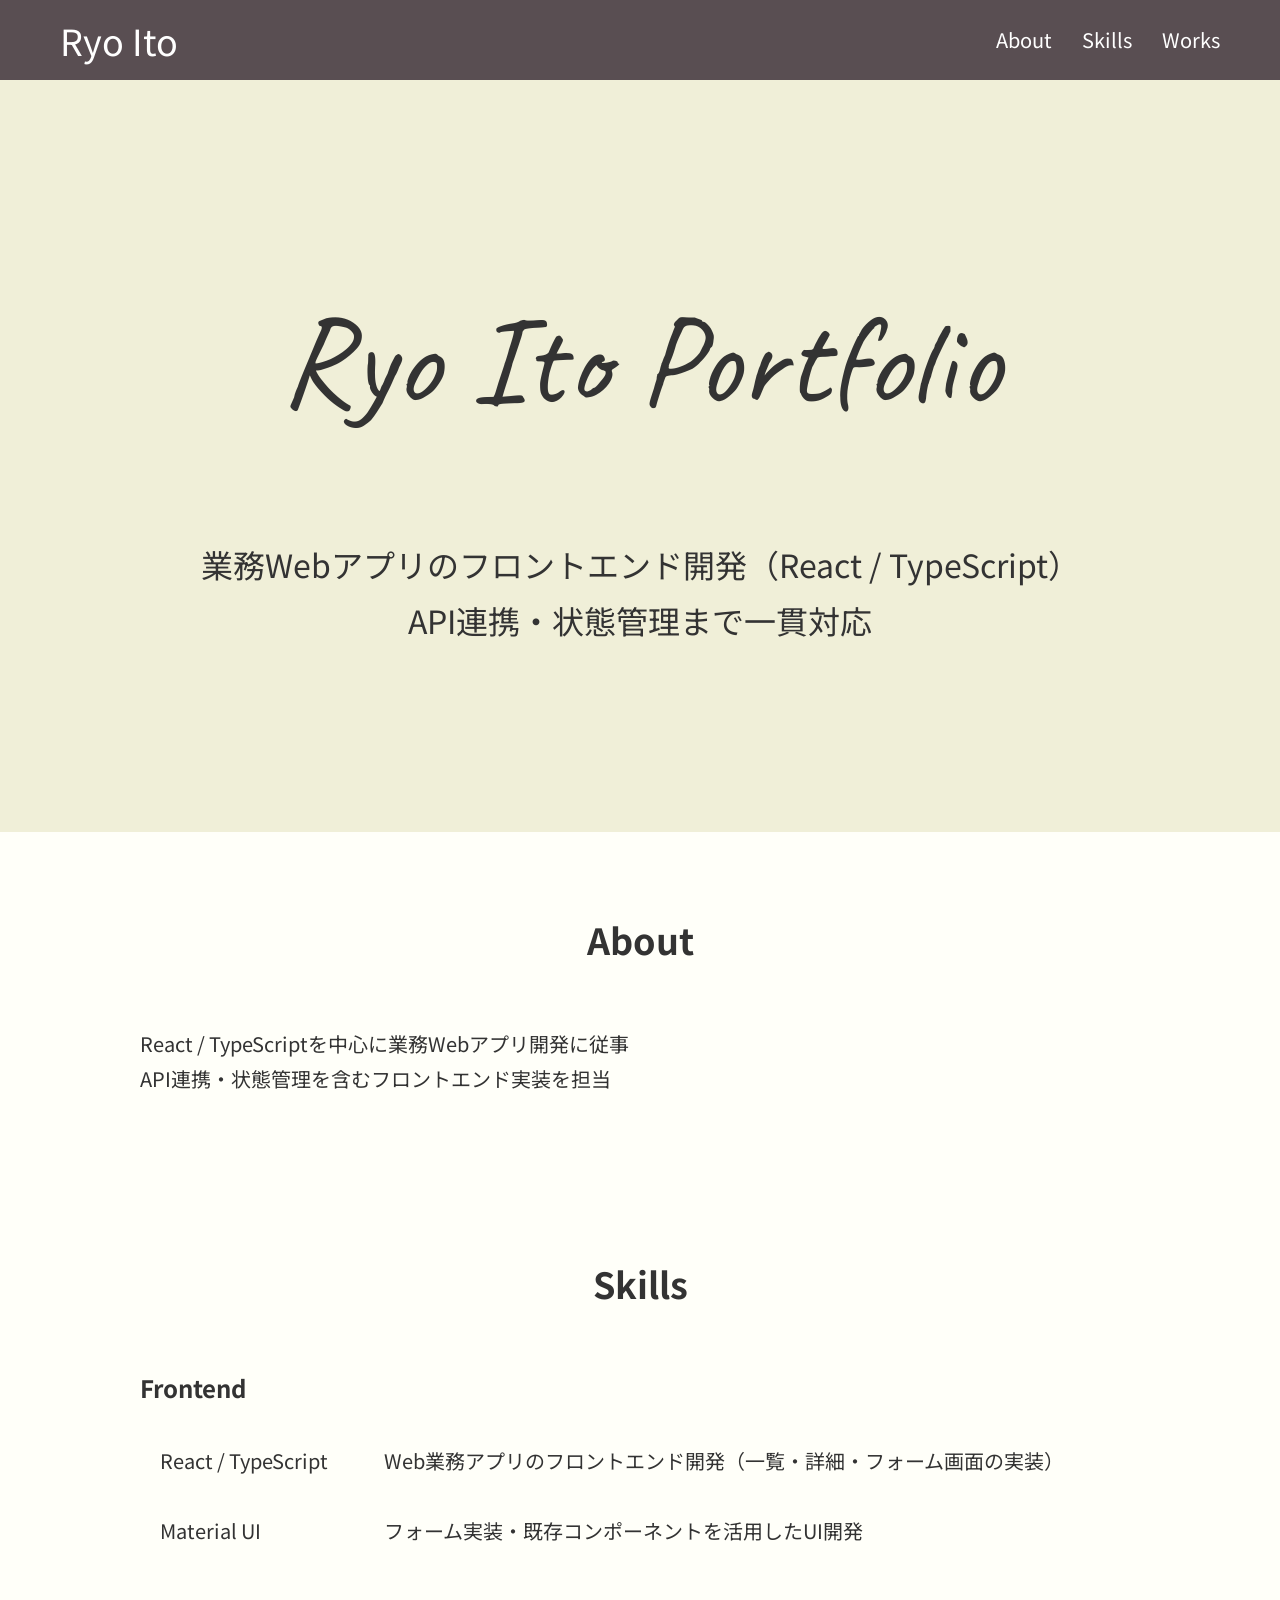
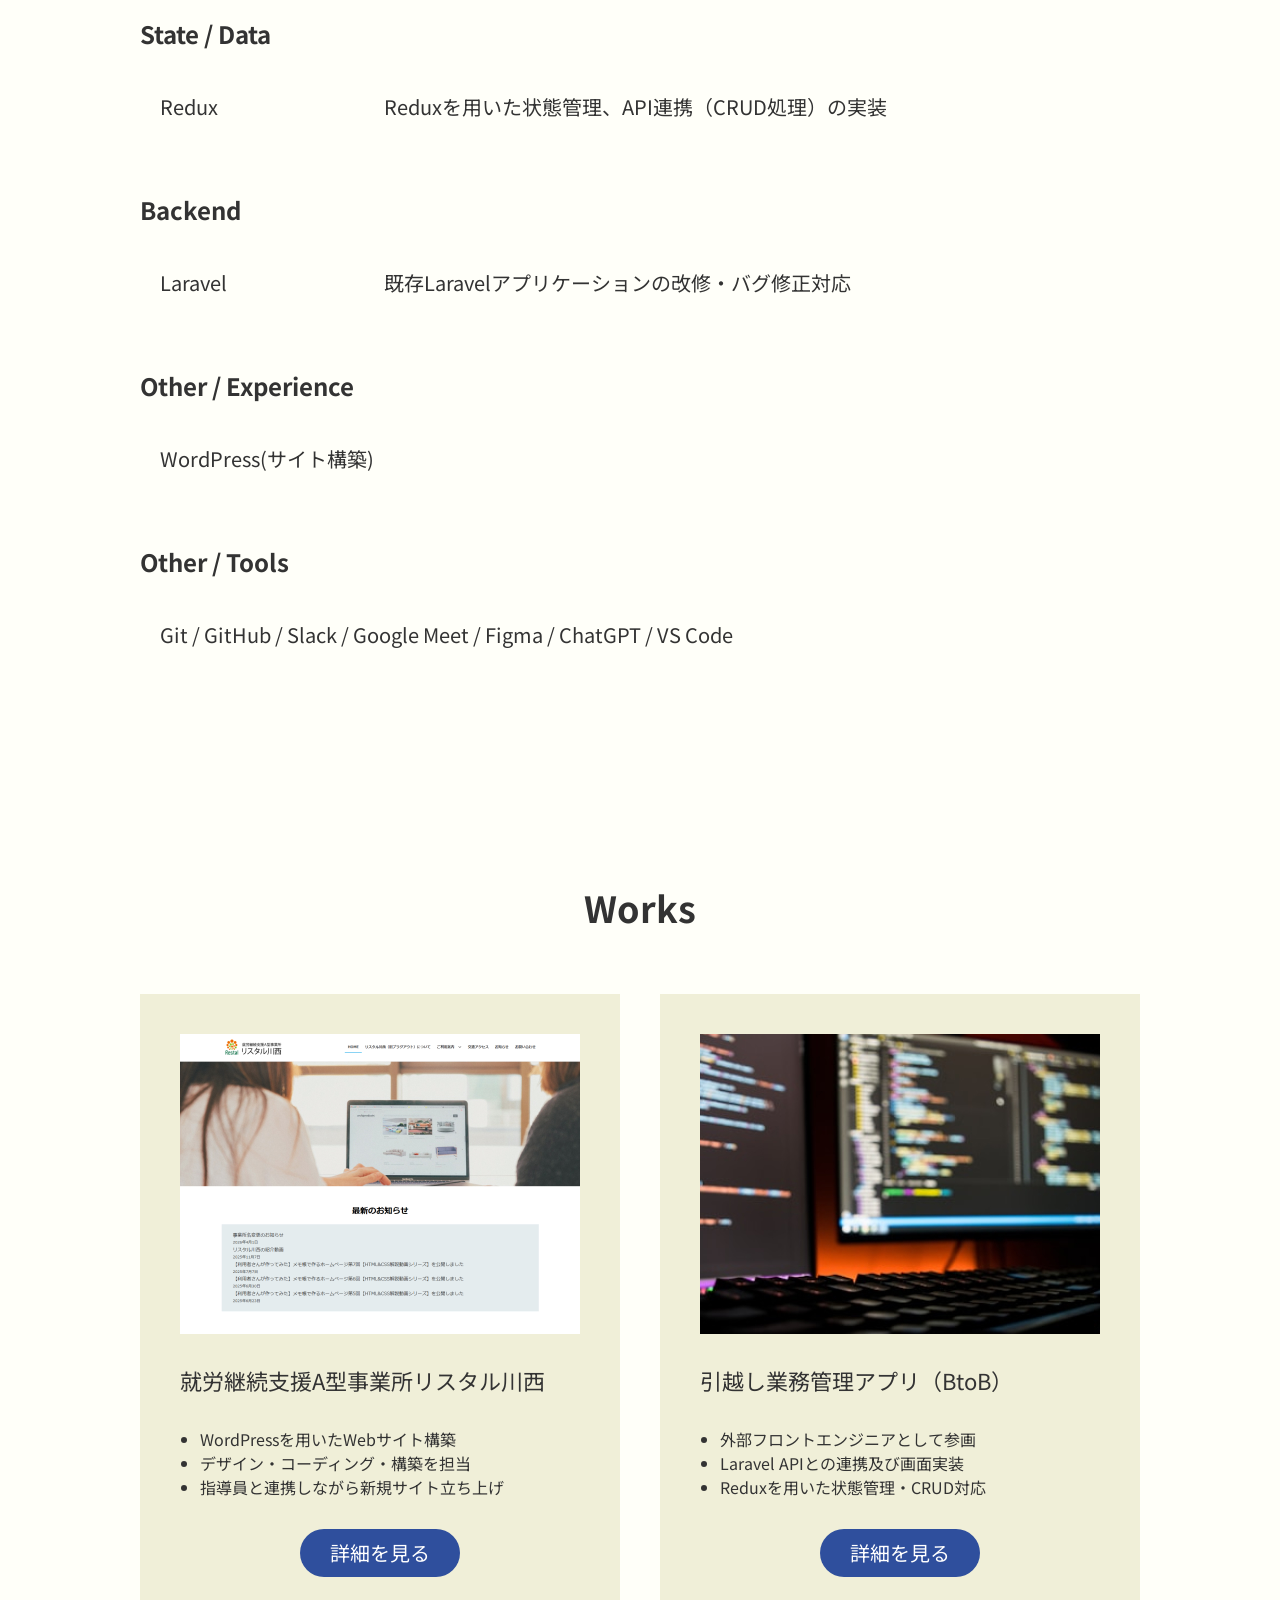
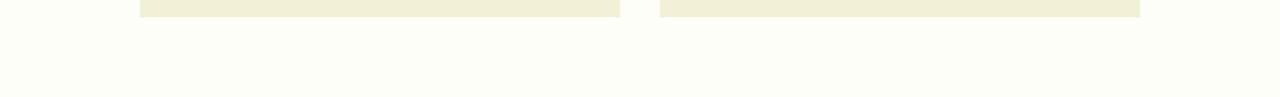
==== index.html @ 3f06677f "feature: add works section" ====
<!DOCTYPE html>
<html lang="ja">
<head>
  <meta charset="UTF-8">
  <meta name="viewport" content="width=device-width, initial-scale=1.0">
  <title>Ryo Ito Portfolio</title>
  <meta name="description" content="フロントエンドエンジニアRyo Ito のポートフォリオサイトです。">
  <!-- Google Fonts -->
  <link rel="preconnect" href="https://fonts.googleapis.com">
  <link rel="preconnect" href="https://fonts.gstatic.com" crossorigin>
  <link href="https://fonts.googleapis.com/css2?family=Caveat:wght@400..700&family=Noto+Sans+JP:wght@100..900&display=swap" rel="stylesheet">
  <!-- CSS -->
  <link rel="stylesheet" href="css/style.css">
</head>
<body>
  <header class="header">
    <h1 class="header__title"><a href="./">Ryo Ito</a></h1>
    <button class="header__hamburger">
      <span></span>
      <span></span>
      <span></span>
    </button>
    <nav class="header__nav">
      <ul class="header__nav-list">
        <li class="header__nav-item"><a href="#about" class="header__nav-link">About</a></li>
        <li class="header__nav-item"><a href="#skills" class="header__nav-link">Skills</a></li>
        <li class="header__nav-item"><a href="#works" class="header__nav-link">Works</a></li>
      </ul>
    </nav>
  </header>
  <main>
    <section class="hero">
      <h2 class="hero__title">Ryo Ito Portfolio</h2>
      <div class="hero__body">
        <p class="hero__text">業務Webアプリのフロントエンド開発<br class="sp-only">（React / TypeScript）</p>
        <p class="hero__text">API連携・状態管理まで一貫対応</p>
      </div>
    </section>
    <section id="about" class="about">
      <div class="container">
        <h3 class="section__title">About</h3>
        <div class="about__body">
          <p class="about__text">React / TypeScriptを中心に業務Webアプリ開発に従事</p>
          <p class="about__text">API連携・状態管理を含むフロントエンド実装を担当</p>
        </div>
      </div>
    </section>
    <section id="skills" class="skills">
      <div class="container">
        <h3 class="section__title">Skills</h3>
        <!-- Frontend -->
        <div class="skills__category">
          <h4 class="skills__title">Frontend</h4>
          <div class="skills__item">
            <h5 class="skills__sub-title">React / TypeScript</h5>
            <p class="skills__text">Web業務アプリのフロントエンド開発（一覧・詳細・フォーム画面の実装）</p>
          </div>
          <div class="skills__item">
            <h5 class="skills__sub-title">Material UI</h5>
            <p class="skills__text">フォーム実装・既存コンポーネントを活用したUI開発</p>
          </div>
        </div>
        <!-- State / Data -->
        <div class="skills__category">
          <h4 class="skills__title">State / Data</h4>
          <div class="skills__item">
            <h5 class="skills__sub-title">Redux</h5>
            <p class="skills__text">Reduxを用いた状態管理、API連携（CRUD処理）の実装</p>
          </div>
        </div>
        <!-- Backend -->
        <div class="skills__category">
          <h4 class="skills__title">Backend</h4>
          <div class="skills__item">
            <h5 class="skills__sub-title">Laravel</h5>
            <p class="skills__text">既存Laravelアプリケーションの改修・バグ修正対応</p>
          </div>
        </div>
        <!-- Other / Experience -->
        <div class="skills__category">
          <h4 class="skills__title">Other / Experience</h4>
          <div class="skills__item skills__item--simple">
            <p class="skills__text">WordPress(サイト構築)</p>
          </div>
        </div>
        <!-- Other / Tools -->
        <div class="skills__category">
          <h4 class="skills__title">Other / Tools</h4>
          <div class="skills__item skills__item--simple">
            <p class="skills__text">Git / GitHub / Slack / Google Meet / Figma / ChatGPT / VS Code</p>
          </div>
        </div>
      </div>
    </section>
    <section id="works" class="works">
      <div class="container">
        <h3 class="section__title">Works</h3>
        <div class="works__list">
          <article class="work-card">
            <img src="images/restal-kawanishi.jpg" alt="" class="work-card__image">
            <h4 class="work-card__title">就労継続支援A型事業所リスタル川西</h4>
            <ul class="work-card__list">
              <li class="work-card__item">WordPressを用いたWebサイト構築</li>
              <li class="work-card__item">デザイン・コーディング・構築を担当</li>
              <li class="work-card__item">指導員と連携しながら新規サイト立ち上げ</li>
            </ul>
            <a href="works/restal-kawanishi.html" class="work-card__button">詳細を見る</a>
          </article>
          <article class="work-card">
            <img src="images/moving-management-system.jpg" alt="" class="work-card__image">
            <h4 class="work-card__title">引越し業務管理アプリ（BtoB）</h4>
            <ul class="work-card__list">
              <li class="work-card__item">外部フロントエンジニアとして参画</li>
              <li class="work-card__item">Laravel APIとの連携及び画面実装</li>
              <li class="work-card__item">Reduxを用いた状態管理・CRUD対応</li>
            </ul>
            <a href="works/moving-management-system.html" class="work-card__button">詳細を見る</a>
          </article>
        </div>
      </div>
    </section>
  </main>
  <footer class="footer">

  </footer>
  <script src="js/main.js"></script>
</body>
</html>
---- css/style.css ----
/*
  このリセットは以下を参考にしています：

  A Modern CSS Reset
  https://www.joshwcomeau.com/css/custom-css-reset/
*/
*, *::before, *::after {
  box-sizing: border-box;
}

*:not(dialog) {
  margin: 0;
}

body {
  line-height: 1.5;
  -webkit-font-smoothing: antialiased;
}

img, picture, video, canvas, svg {
  display: block;
  max-width: 100%;
}

input, button, textarea, select {
  font: inherit;
}

p, h1, h2, h3, h4, h5, h6 {
  overflow-wrap: break-word;
  font-weight: inherit;
}

/**
  CSS Variables
*/
:root {
  --color-primary: #594e52;
  --color-secondary: #2f4f9d;
  --color-background: #fffff9;
  --color-background-dark: #f0efd8;
  --color-text: #333333;
  --color-white: #ffffff;
}

/**
  Common
*/
body {
  background-color: var(--color-background);
  color: var(--color-text);
  font-family: "Noto Sans JP", sans-serif;
  font-weight: 400;
}

a {
  color: inherit;
  text-decoration: none;
  transition: opacity 0.3s ease;
}
a:hover {
  opacity: 0.7;
}

ul {
  padding-inline-start: 0;
}

li {
  list-style: none;
}

.sp-only {
  display: none;
}

.container {
  max-width: 1080px;
  padding: 80px 40px;
  margin: 0 auto;
}

/* Section */
.section__title {
  font-size: 36px;
  font-weight: 700;
  text-align: center;
  margin-bottom: 60px;
}

/**
  Header
*/
.header {
  display: flex;
  justify-content: space-between;
  align-items: center;
  padding-left: 60px;
  padding-right: 60px;
  height: 80px;
  background-color: var(--color-primary);
  color: var(--color-white);
}

.header__title {
  font-size: 36px;
}

.header__hamburger {
  display: none;
}

.header__nav-list {
  display: flex;
  gap: 30px;
  font-size: 20px;
}

/**
  Hero
*/
.hero {
  display: flex;
  flex-direction: column;
  justify-content: center;
  align-items: center;
  height: 752px;
  background-color: var(--color-background-dark);
}

.hero__title {
  font-size: clamp(48px, 10vw, 128px);
  font-family: "Caveat", cursive;
  margin-bottom: 80px;
}

.hero__body {
  text-align: center;
}

.hero__text {
  font-size: 32px;
  line-height: 1.75;
}

/**
  About
*/
.about__text {
  font-size: 20px;
  line-height: 1.75;
}

/**
  Skills
*/
.skills__category {
  margin-bottom: 50px;
}

.skills__title {
  font-size: 24px;
  font-weight: 700;
  margin-bottom: 20px;
}

.skills__item {
  display: grid;
  grid-template-columns: 220px 1fr;
  gap: 24px;
  padding: 20px 0;
}

.skills__item.skills__item--simple {
  display: block;
  padding-left: 20px;
}

.skills__sub-title {
  font-weight: 400;
  font-size: 20px;
  padding-left: 20px;
}

.skills__text {
  font-size: 20px;
}

/**
  Works
*/
.works__list {
  display: grid;
  grid-template-columns: repeat(2, 1fr);
  gap: 40px;
  justify-items: center;
}

/* work-card */
.work-card {
  width: 100%;
  max-width: 480px;
  background-color: var(--color-background-dark);
  padding: 40px;
}

.work-card__image {
  width: 100%;
  margin-bottom: 30px;
}

.work-card__title {
  font-size: 22px;
  margin-bottom: 30px;
}

.work-card__list {
  padding-inline-start: 20px;
  margin-bottom: 30px;
}

.work-card__item {
  list-style: disc;
}

.work-card__button {
  display: flex;
  justify-content: center;
  align-items: center;
  margin: 0 auto;
  font-size: 20px;
  background-color: var(--color-secondary);
  color: var(--color-white);
  width: 160px;
  height: 48px;
  border-radius: 24px;
}

/**
  Responsive
*/
@media screen and (max-width: 767px) {
  /**
    SP - Common
  */
  .sp-only {
    display: block;
  }

  .container {
    padding: 40px 30px;
  }

  /* Section */
  .section__title {
    font-size: 24px;
    margin-bottom: 30px;
  }

  /**
    SP - Header
  */
  .header {
    padding: 0 20px;
  }

  .header__title {
    font-size: 24px;
  }

  .header__hamburger {
    display: block;
    position: relative;
    z-index: 100;
    width: 32px;
    height: 24px;
    cursor: pointer;
    background-color: transparent;
    border: none;
    padding: 0;
  }

  .header__hamburger span {
    position: absolute;
    left: 0;
    width: 100%;
    height: 2px;
    background-color: var(--color-white);
    transition: transform 0.3s ease, opacity 0.3s ease, top 0.3s ease;
  }

  .header__hamburger span:nth-child(1) {
    top: 0;
  }

  .header__hamburger span:nth-child(2) {
    top: 11px;
  }

  .header__hamburger span:nth-child(3) {
    top: 22px;
  }

  .header__hamburger.active span:nth-child(1) {
    top: 11px;
    transform: rotate(45deg);
  }

  .header__hamburger.active span:nth-child(2) {
    opacity: 0;
  }

  .header__hamburger.active span:nth-child(3) {
    top: 11px;
    transform: rotate(-45deg);
  }

  .header__nav {
    position: fixed;
    inset: 0;

    width: 100%;
    height: 100vh;

    background-color: rgba(89, 78, 82, 0.9);

    display: flex;
    justify-content: center;
    align-items: center;

    opacity: 0;
    visibility: hidden;
    transform: translateY(-10px);

    transition:
      opacity 0.3s ease,
      transform 0.3s ease,
      visibility 0.3s ease;
  }

  .header__nav.active {
    opacity: 1;
    visibility: visible;
    transform: translateY(0);
  }

  .header__nav-list {
    flex-direction: column;
    align-items: center;
    gap: 32px;
    font-size: 24px;
  }

  /**
    SP - Hero
  */
  .hero__title {
    font-size: 48px;
  }

  .hero__text {
    font-size: 18px;
  }

  /**
    SP - About
  */
  .about__text {
    font-size: 16px;
  }

  /**
    SP - Skills
  */
  .skills__category {
    margin-bottom: 30px;
  }

  .skills__title {
    font-size: 20px;
    font-weight: 700;
    margin-bottom: 4px;
  }
  .skills__item {
    grid-template-columns: 1fr;
    gap: 6px;
    padding: 16px 0;
  }

  .skills__item.skills__item--simple {
    padding-left: 0;
  }

  .skills__sub-title {
    font-weight: 700;
    font-size: 18px;
  }

  .skills__text {
    font-size: 16px;
    padding-left: 20px;
  }
  /**
    SP - Works
  */
  .works__list {
    grid-template-columns: 1fr;
  }
}
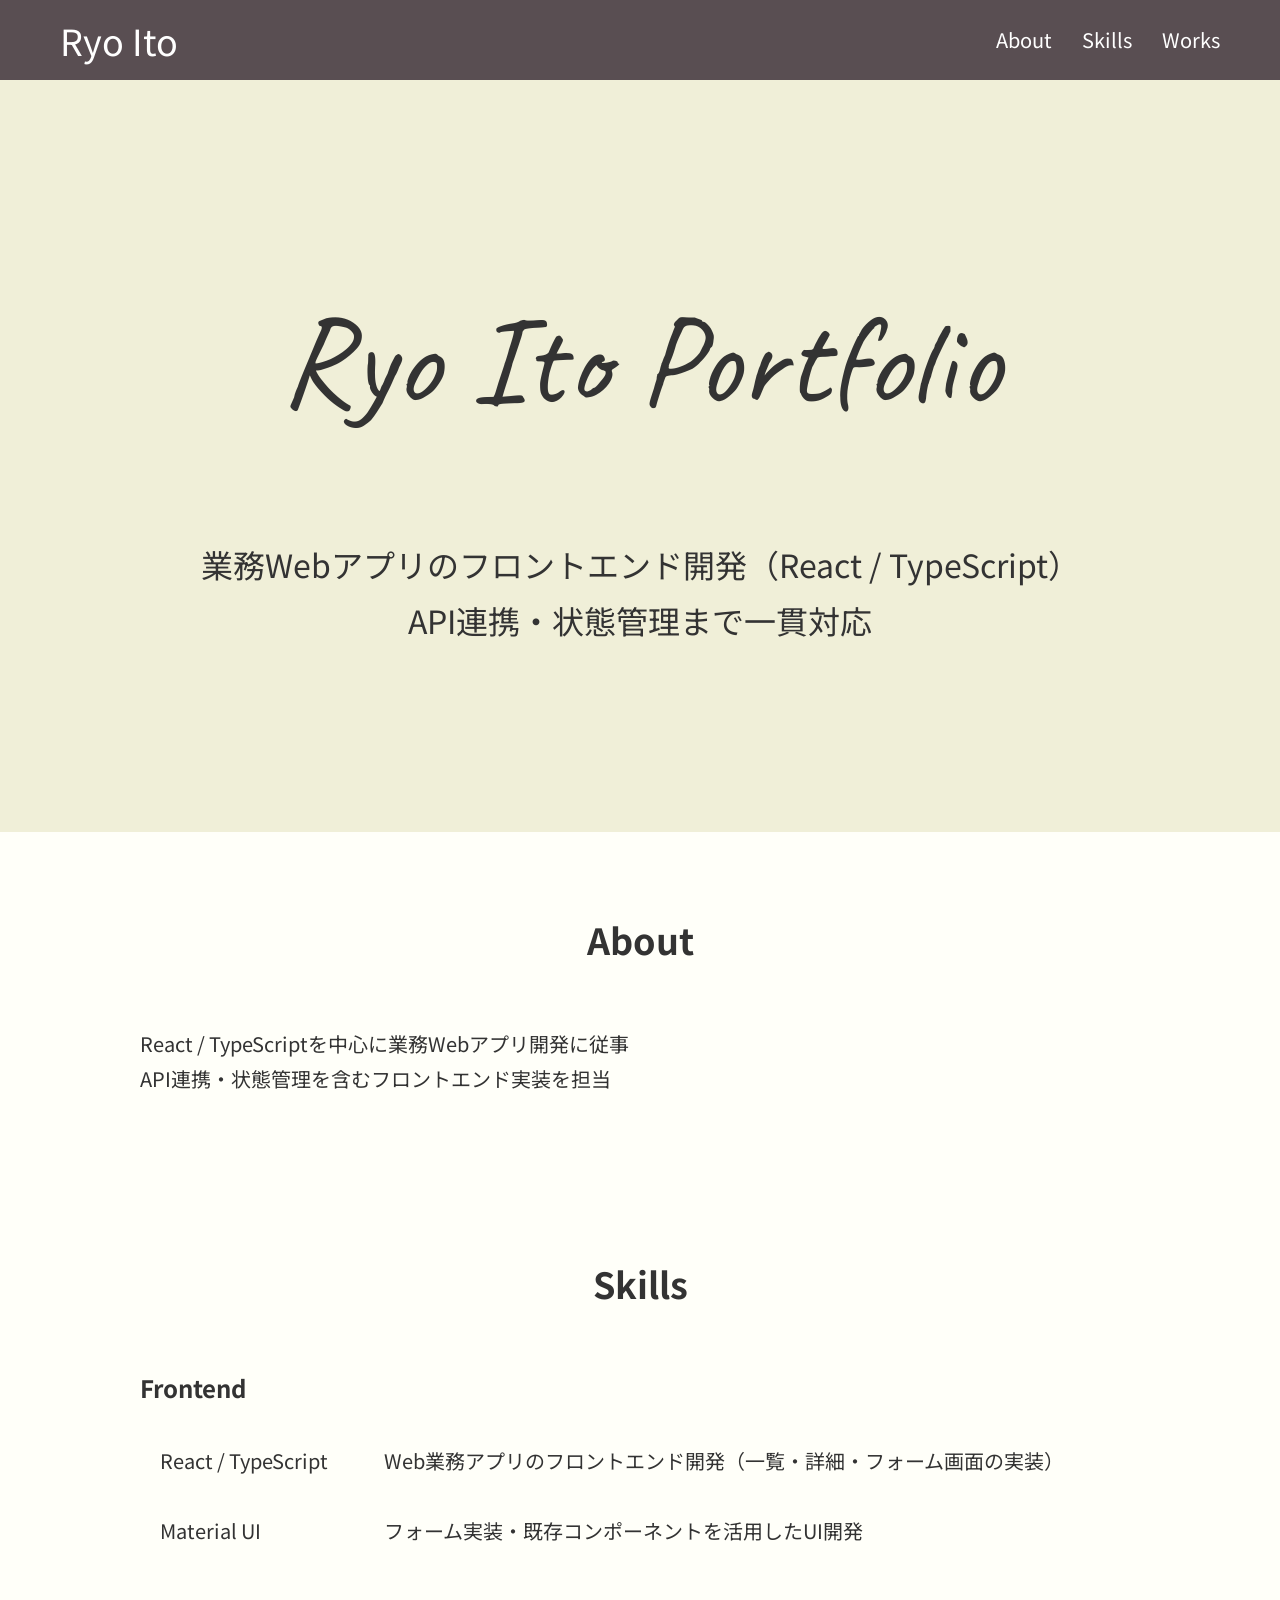
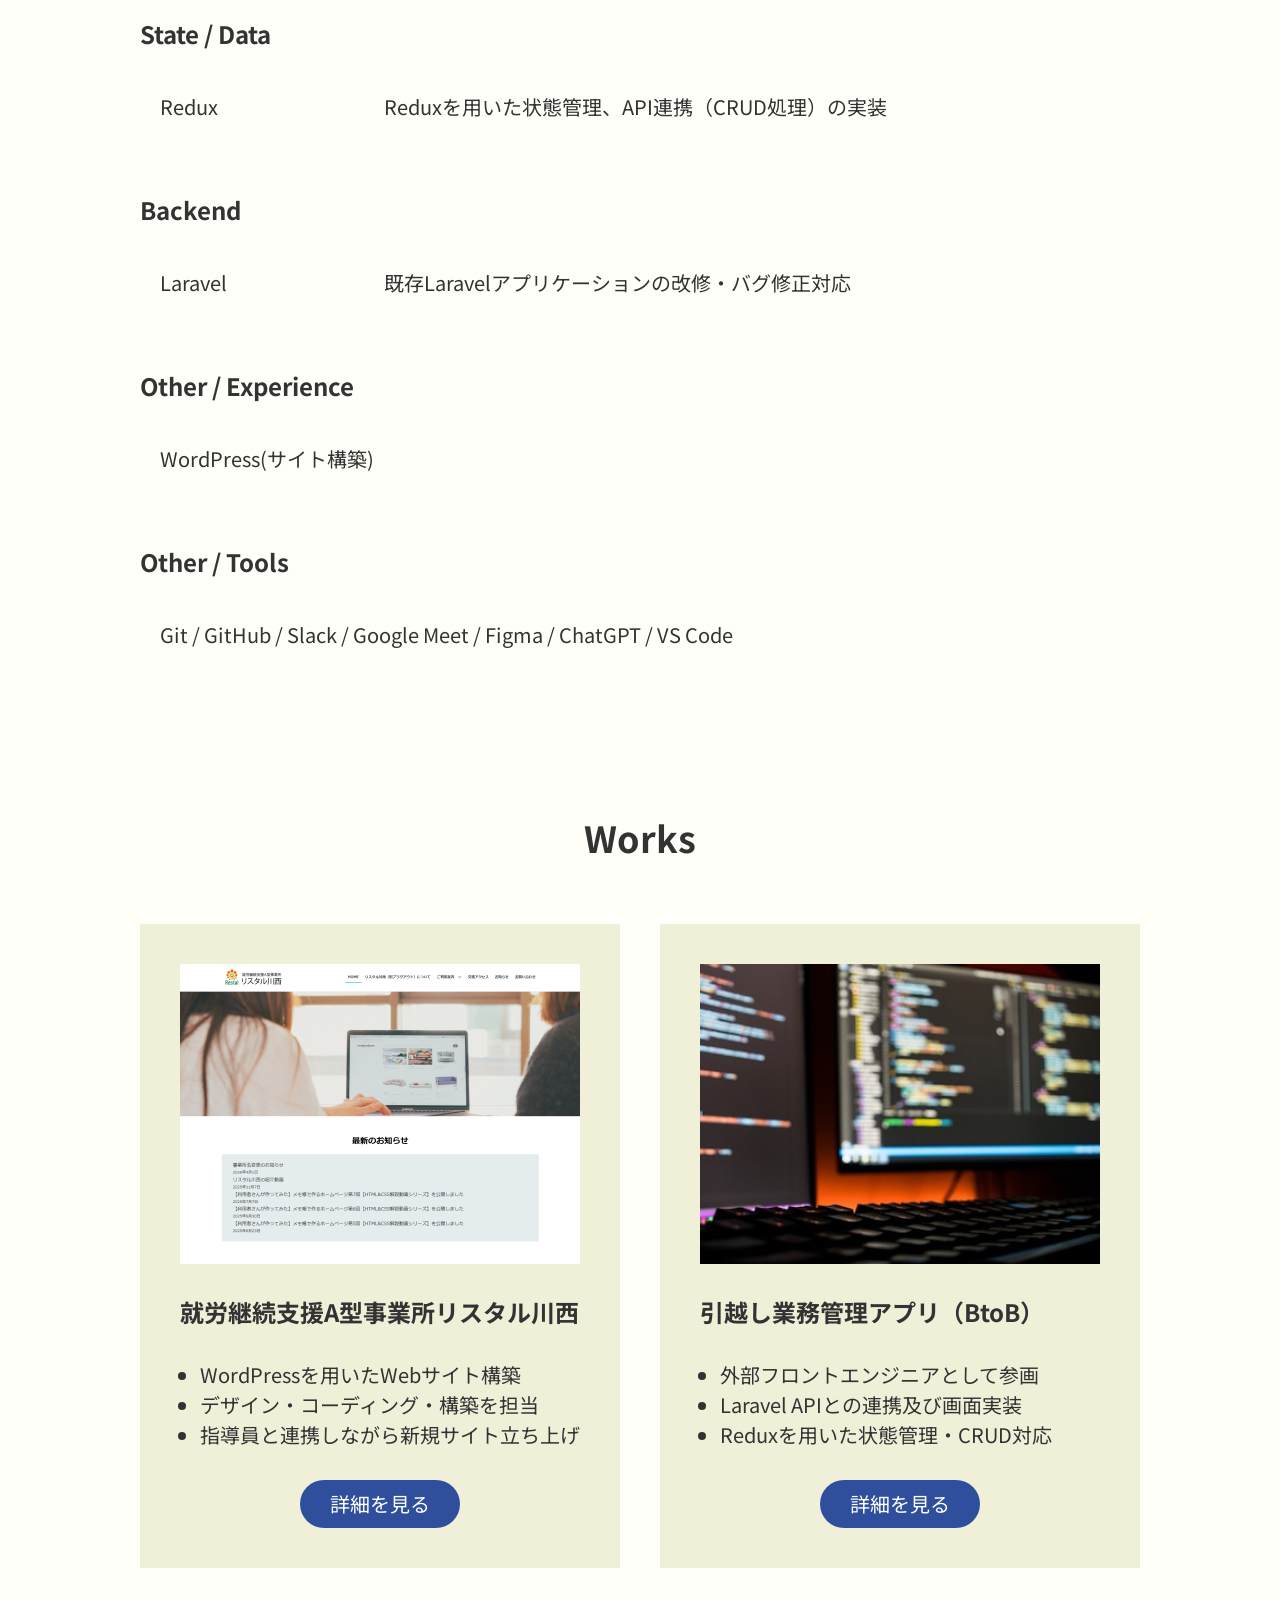
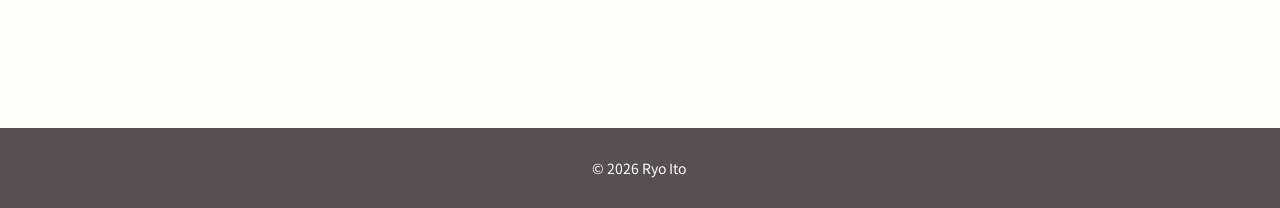
==== commit 3aee398c: "フッターの追加とデザイン微調整" ====
--- a/index.html
+++ b/index.html
@@ -121,7 +121,7 @@
     </section>
   </main>
   <footer class="footer">
-
+    <p class="footer__text">© 2026 Ryo Ito </p>
   </footer>
   <script src="js/main.js"></script>
 </body>
--- a/css/style.css
+++ b/css/style.css
@@ -92,6 +92,8 @@
   Header
 */
 .header {
+  position: sticky;
+  top: 0;
   display: flex;
   justify-content: space-between;
   align-items: center;
@@ -154,6 +156,10 @@
 /**
   Skills
 */
+.skills .container {
+  padding-bottom: 10px;
+}
+
 .skills__category {
   margin-bottom: 50px;
 }
@@ -189,6 +195,10 @@
 /**
   Works
 */
+.works .container {
+  padding-bottom: 160px;
+}
+
 .works__list {
   display: grid;
   grid-template-columns: repeat(2, 1fr);
@@ -198,6 +208,8 @@
 
 /* work-card */
 .work-card {
+  display: flex;
+  flex-direction: column;
   width: 100%;
   max-width: 480px;
   background-color: var(--color-background-dark);
@@ -210,7 +222,8 @@
 }
 
 .work-card__title {
-  font-size: 22px;
+  font-size: 24px;
+  font-weight: 700;
   margin-bottom: 30px;
 }
 
@@ -220,6 +233,7 @@
 }
 
 .work-card__item {
+  font-size: 20px;
   list-style: disc;
 }
 
@@ -227,13 +241,29 @@
   display: flex;
   justify-content: center;
   align-items: center;
-  margin: 0 auto;
+  margin: auto auto 0;
   font-size: 20px;
   background-color: var(--color-secondary);
   color: var(--color-white);
   width: 160px;
   height: 48px;
   border-radius: 24px;
+}
+
+/**
+  Footer
+*/
+.footer {
+  display: flex;
+  justify-content: center;
+  align-items: center;
+  background-color: var(--color-primary);
+  height: 80px;
+}
+
+.footer__text {
+  font-size: 14px;
+  color: var(--color-white);
 }
 
 /**
@@ -406,4 +436,16 @@
   .works__list {
     grid-template-columns: 1fr;
   }
+
+  .work-card__title {
+    font-size: 20px;
+  }
+
+  .work-card__list{
+    padding-inline-start: 16px;
+  }
+
+  .work-card__item {
+    font-size: 16px;
+  }
 }
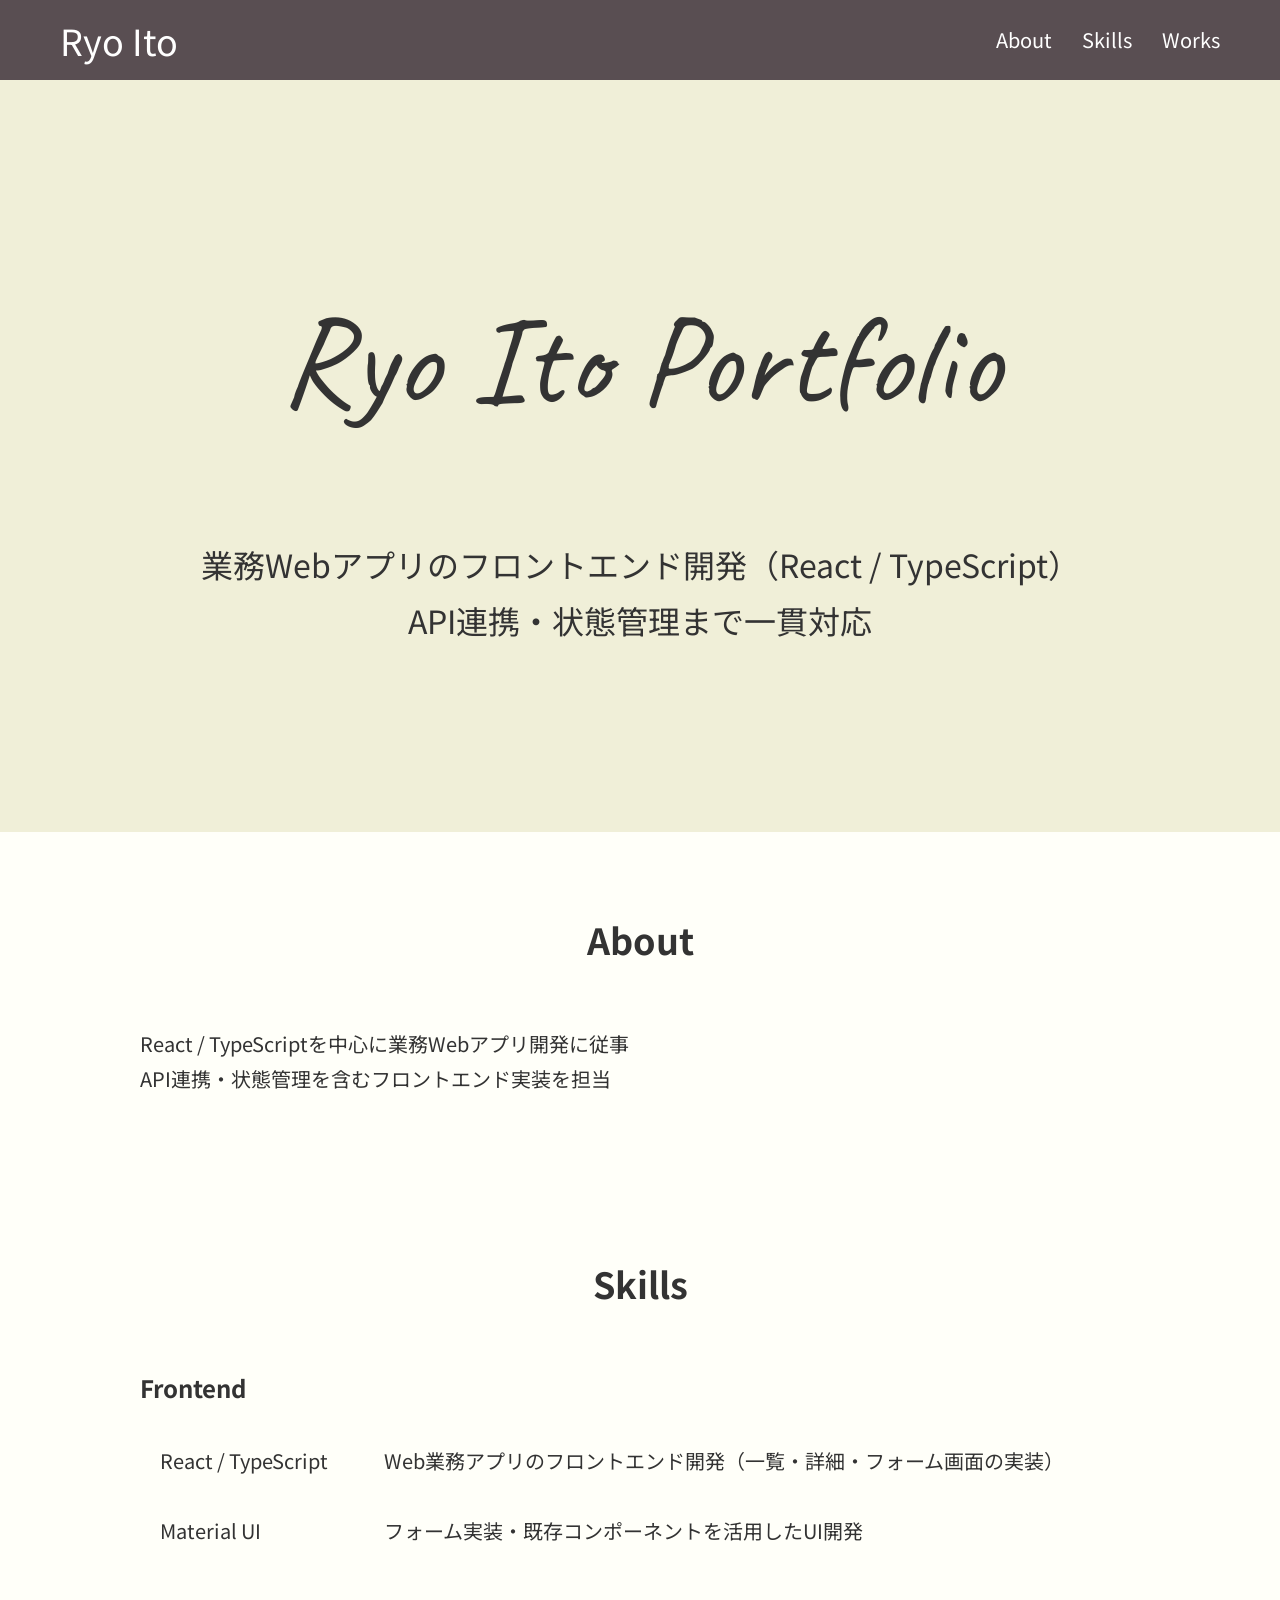
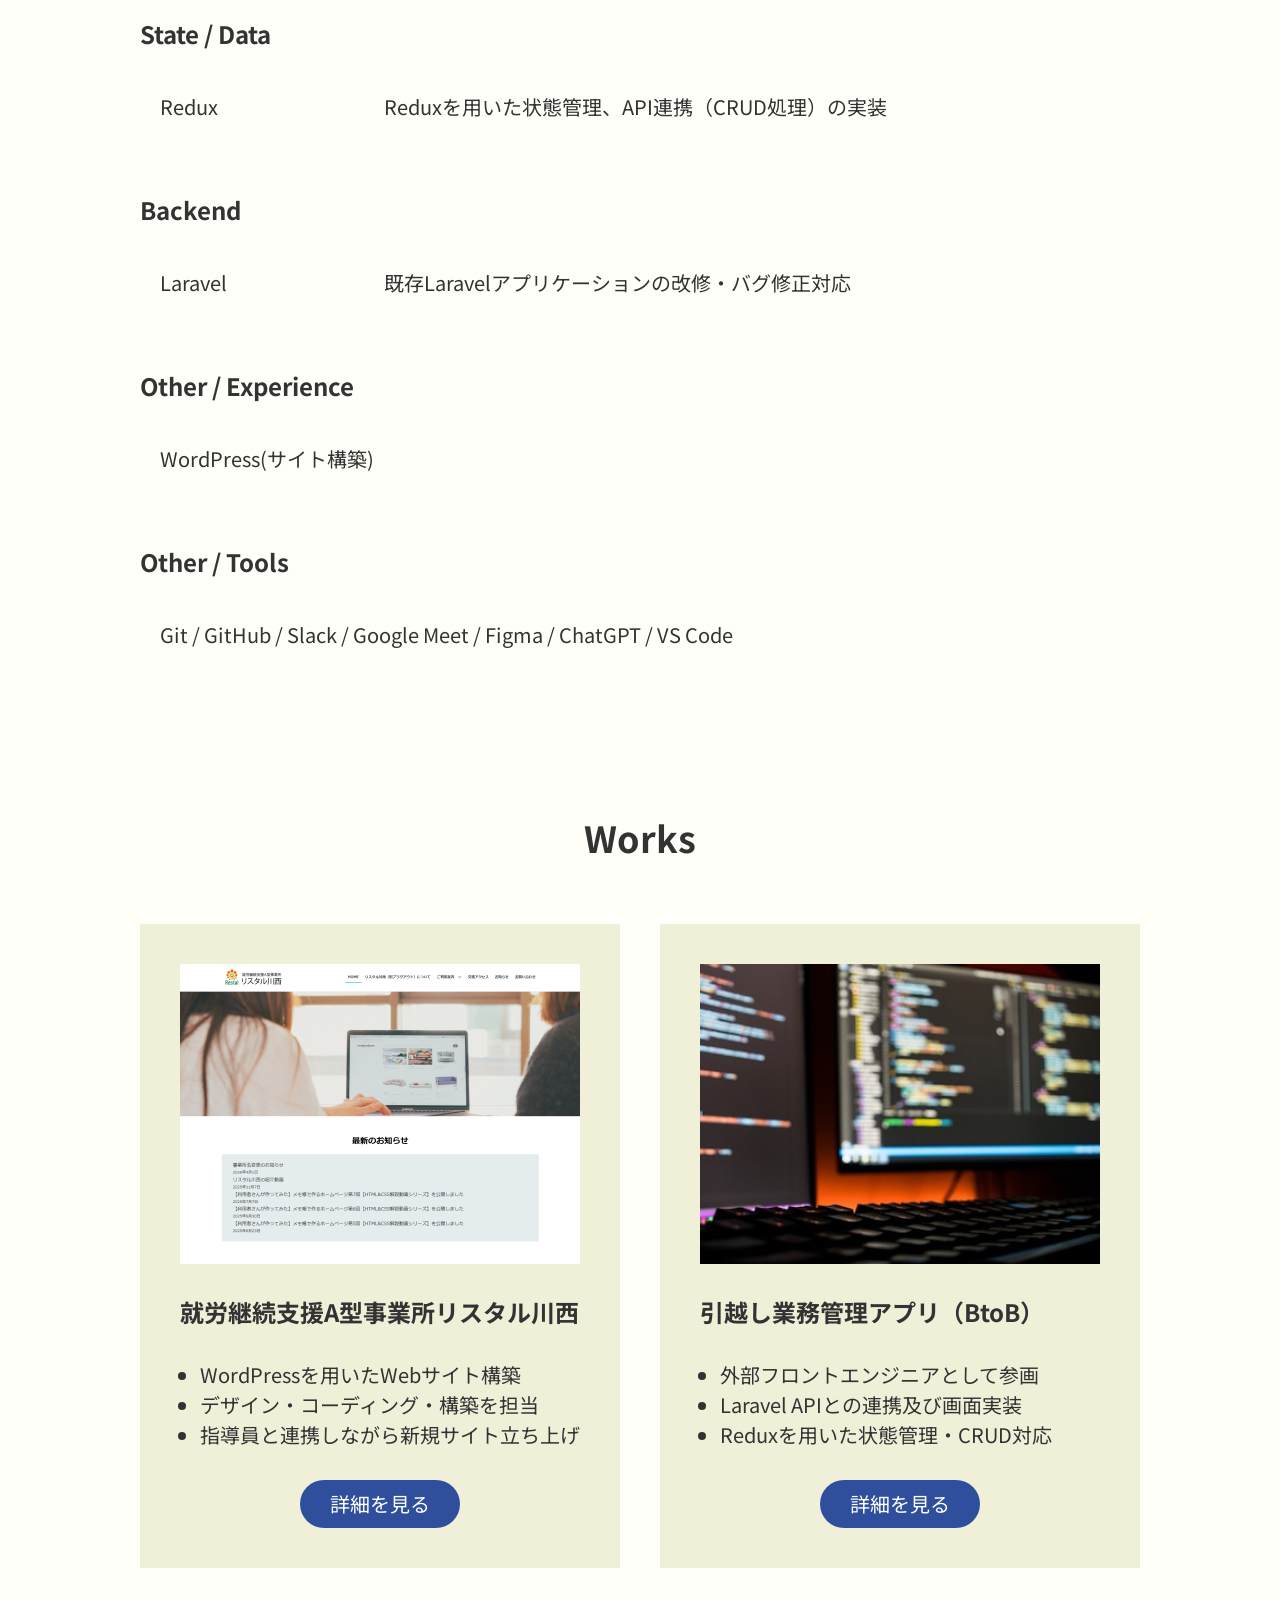
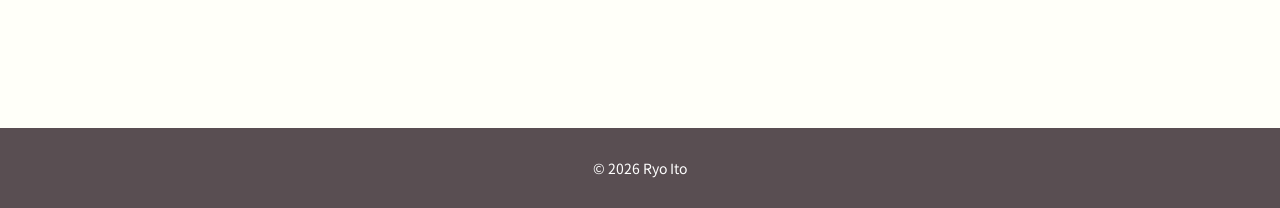
==== commit 4866f344: "work-detail info追加" ====
--- a/index.html
+++ b/index.html
@@ -121,7 +121,7 @@
     </section>
   </main>
   <footer class="footer">
-    <p class="footer__text">© 2026 Ryo Ito </p>
+    <p class="footer__text">© 2026 Ryo Ito</p>
   </footer>
   <script src="js/main.js"></script>
 </body>
--- a/css/style.css
+++ b/css/style.css
@@ -10,6 +10,10 @@
 
 *:not(dialog) {
   margin: 0;
+}
+
+html {
+  scroll-behavior: smooth;
 }
 
 body {
@@ -75,12 +79,16 @@
 }
 
 .container {
-  max-width: 1080px;
+  width: min(1080px, 100%);
   padding: 80px 40px;
   margin: 0 auto;
 }
 
 /* Section */
+section {
+  scroll-margin-top: 80px;
+}
+
 .section__title {
   font-size: 36px;
   font-weight: 700;
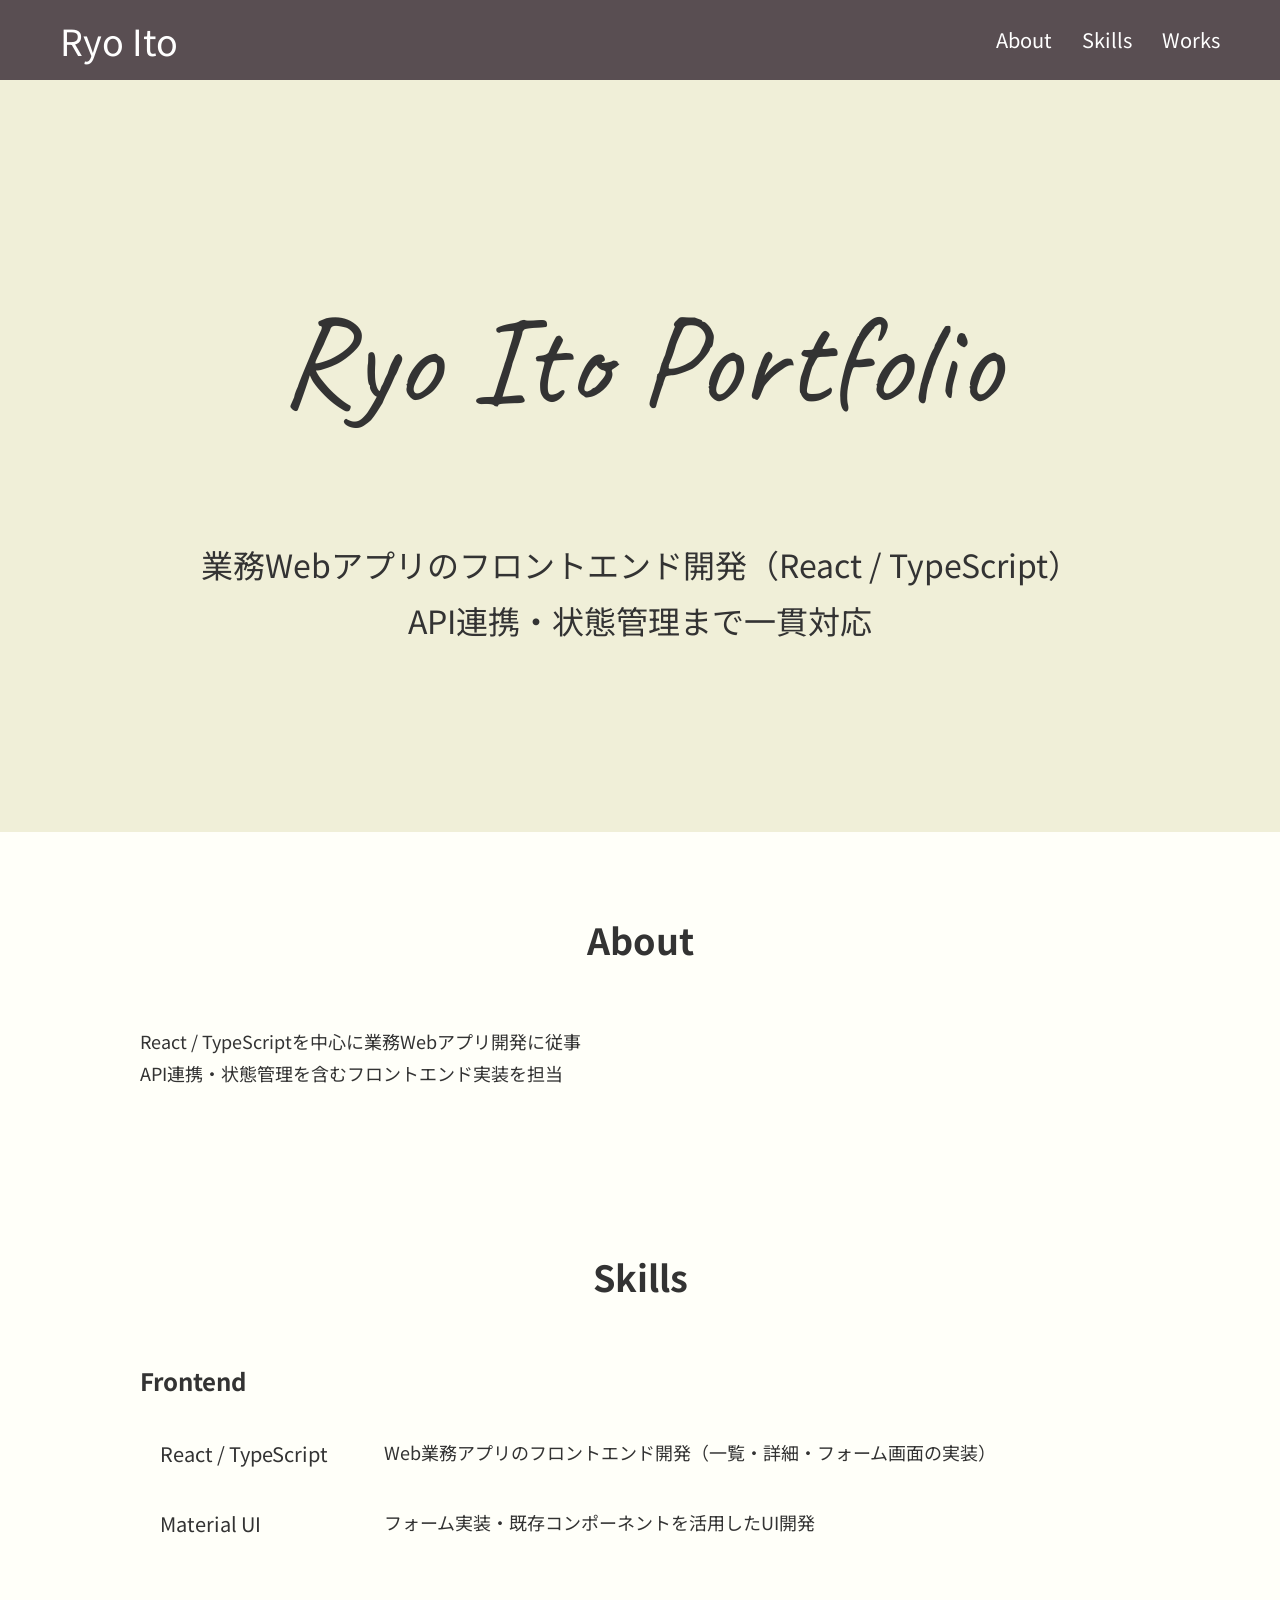
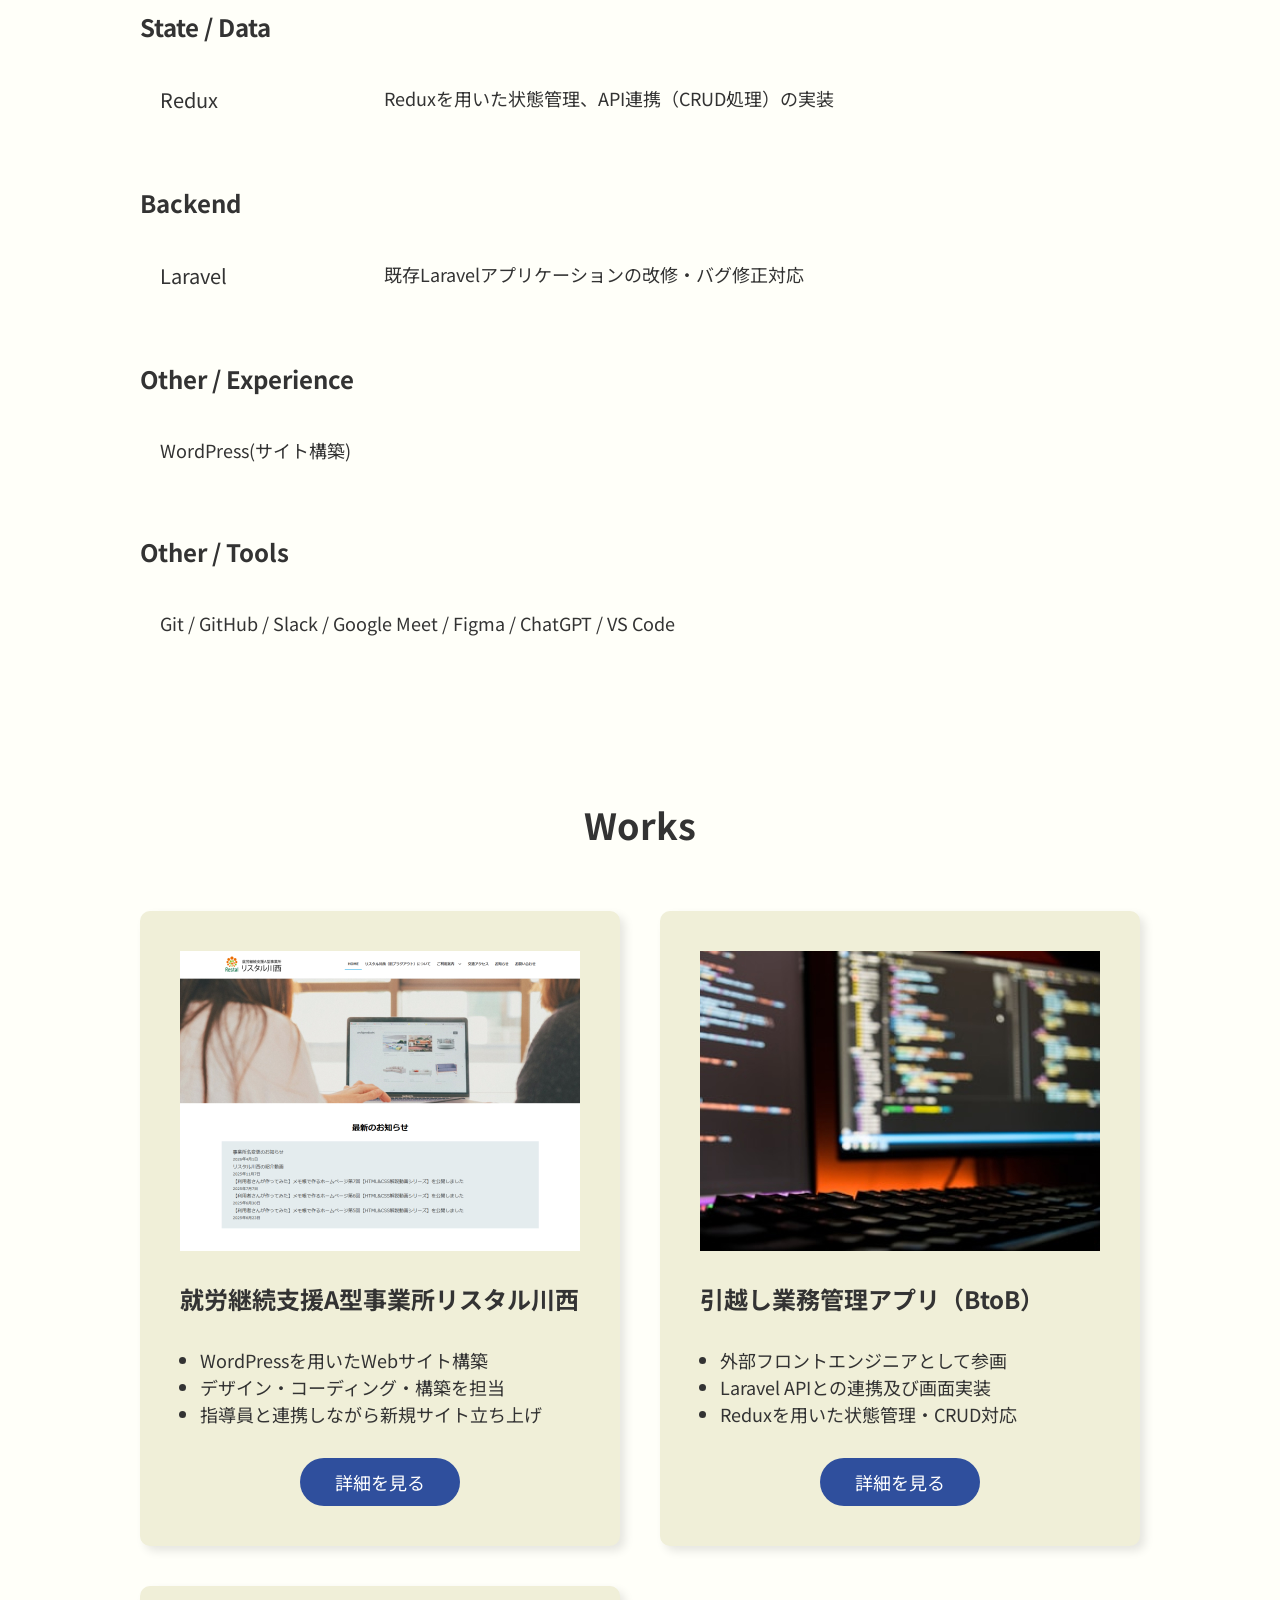
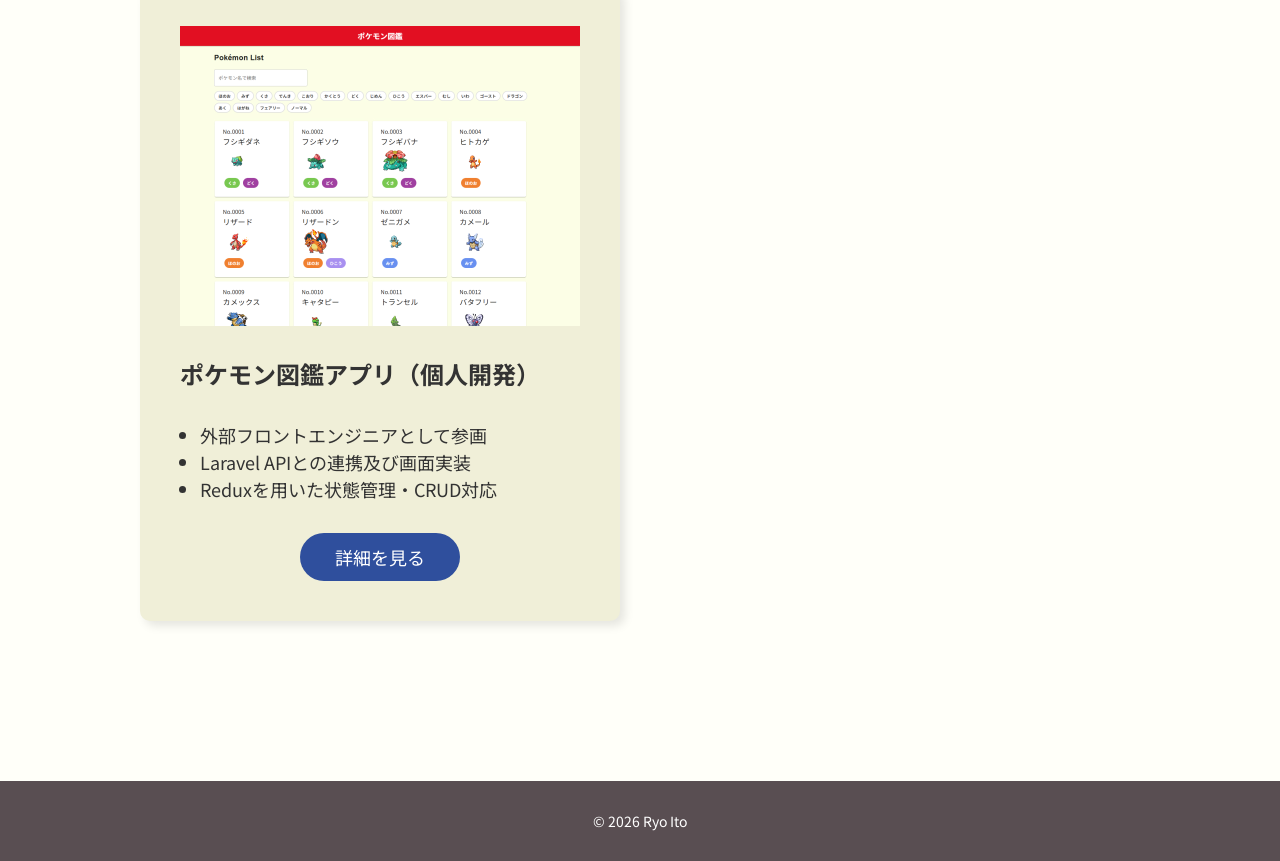
==== commit 05a8e22a: "add poke-index & htmlとcssの構造不具合修正" ====
--- a/index.html
+++ b/index.html
@@ -116,6 +116,16 @@
             </ul>
             <a href="works/moving-management-system.html" class="work-card__button">詳細を見る</a>
           </article>
+          <article class="work-card">
+            <img src="images/poke-index.jpg" alt="" class="work-card__image">
+            <h4 class="work-card__title">ポケモン図鑑アプリ（個人開発）</h4>
+            <ul class="work-card__list">
+              <li class="work-card__item">外部フロントエンジニアとして参画</li>
+              <li class="work-card__item">Laravel APIとの連携及び画面実装</li>
+              <li class="work-card__item">Reduxを用いた状態管理・CRUD対応</li>
+            </ul>
+            <a href="works/poke-index.html" class="work-card__button">詳細を見る</a>
+          </article>
         </div>
       </div>
     </section>
--- a/css/style.css
+++ b/css/style.css
@@ -84,6 +84,30 @@
   margin: 0 auto;
 }
 
+/* Button */
+/** HOMEに戻るボタン */
+.home-back-button {
+  display: inline-flex;
+  justify-content: center;
+  align-items: center;
+  gap: 8px;
+  width: 180px;
+  height: 48px;
+  color: var(--color-secondary);
+  background-color: var(--color-white);
+  border: 1px solid var(--color-secondary);
+  border-radius: 24px;
+  font-size: 18px;
+}
+
+.home-back-button::before {
+  content: "\f015";
+  font-family: "Font Awesome 6 Free";
+  font-weight: 900;
+  font-size: 14px;
+  color: var(--color-secondary);
+}
+
 /* Section */
 section {
   scroll-margin-top: 80px;
@@ -157,7 +181,7 @@
   About
 */
 .about__text {
-  font-size: 20px;
+  font-size: 18px;
   line-height: 1.75;
 }
 
@@ -197,7 +221,7 @@
 }
 
 .skills__text {
-  font-size: 20px;
+  font-size: 18px;
 }
 
 /**
@@ -222,6 +246,8 @@
   max-width: 480px;
   background-color: var(--color-background-dark);
   padding: 40px;
+  box-shadow: 5px 5px 10px rgba(0, 0, 0, 0.1);
+  border-radius: 10px;
 }
 
 .work-card__image {
@@ -241,7 +267,7 @@
 }
 
 .work-card__item {
-  font-size: 20px;
+  font-size: 18px;
   list-style: disc;
 }
 
@@ -250,7 +276,7 @@
   justify-content: center;
   align-items: center;
   margin: auto auto 0;
-  font-size: 20px;
+  font-size: 18px;
   background-color: var(--color-secondary);
   color: var(--color-white);
   width: 160px;
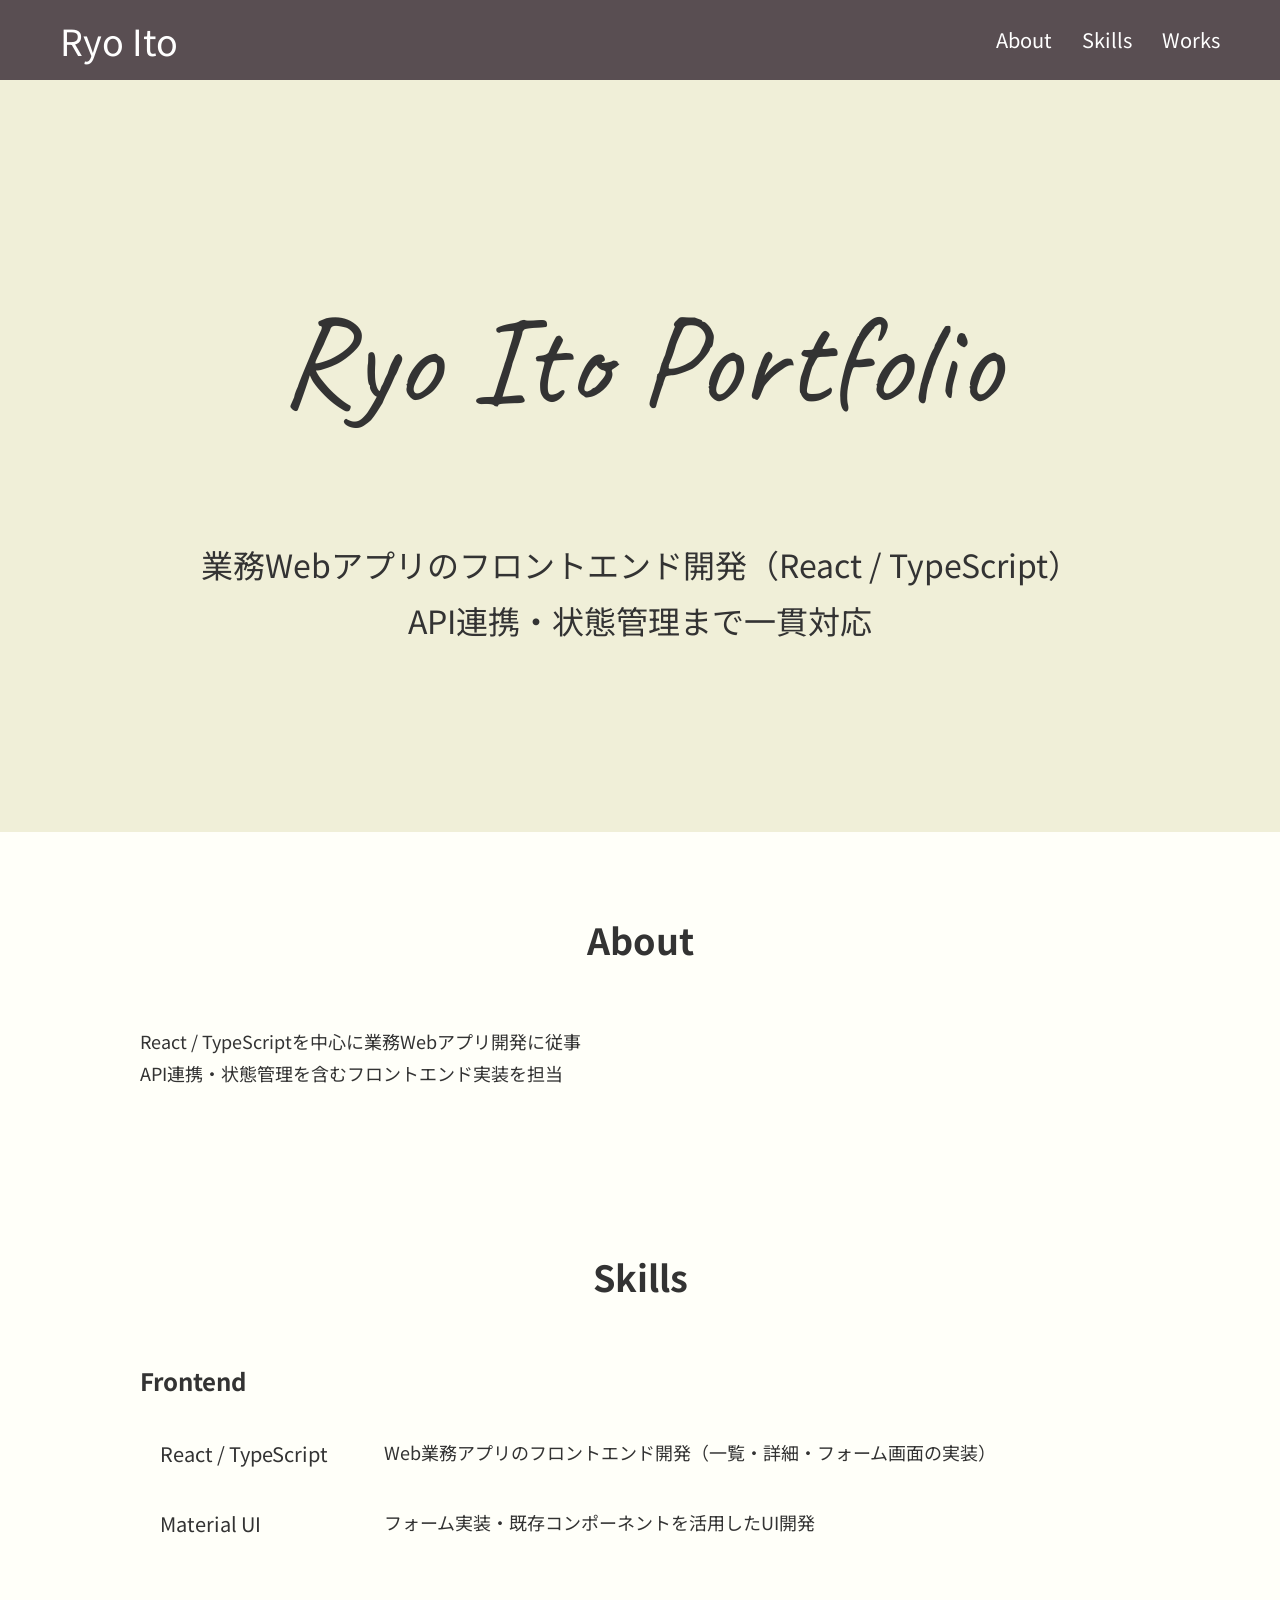
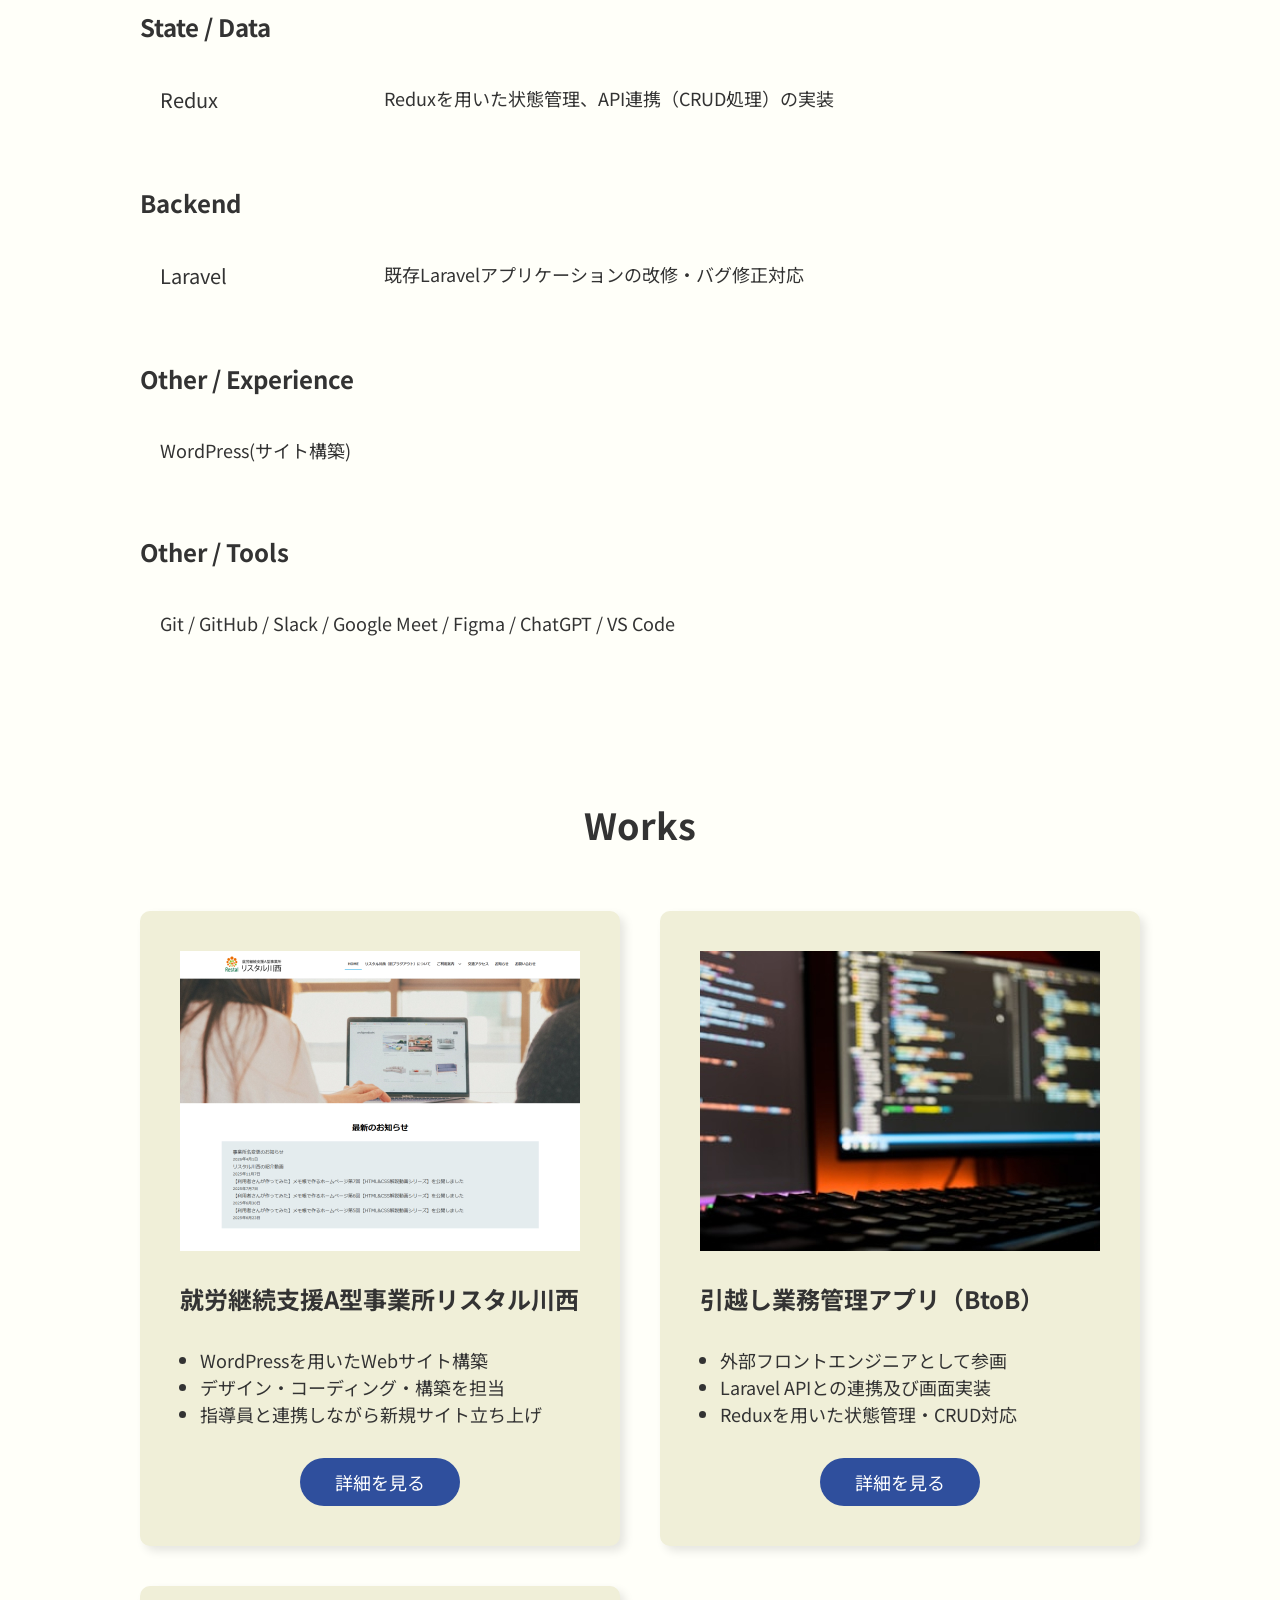
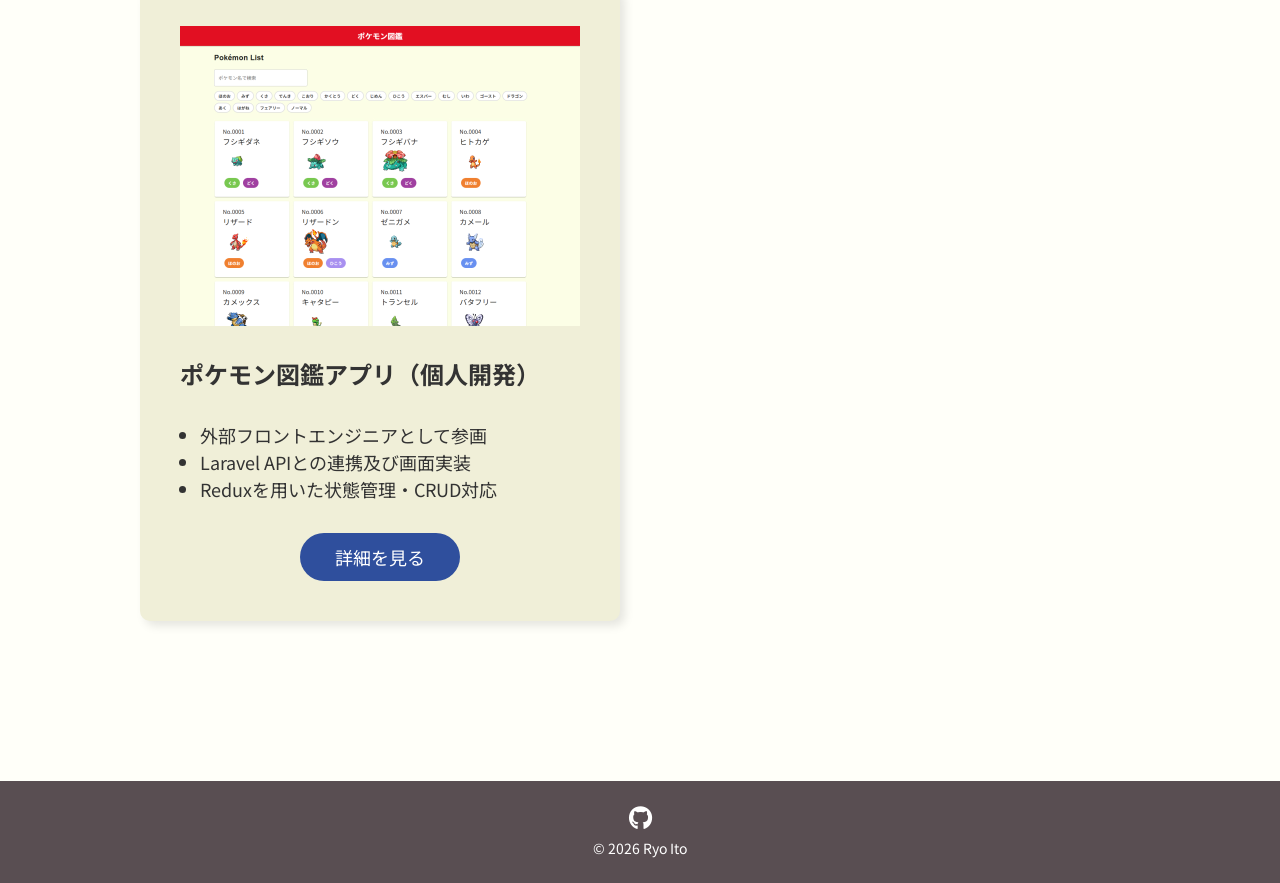
==== commit 0b61bf2f: "footer にGitHubリンクの追加" ====
--- a/index.html
+++ b/index.html
@@ -11,6 +11,8 @@
   <link href="https://fonts.googleapis.com/css2?family=Caveat:wght@400..700&family=Noto+Sans+JP:wght@100..900&display=swap" rel="stylesheet">
   <!-- CSS -->
   <link rel="stylesheet" href="css/style.css">
+  <!-- Font Awesome -->
+  <link rel="stylesheet" href="https://cdnjs.cloudflare.com/ajax/libs/font-awesome/6.7.2/css/all.min.css">
 </head>
 <body>
   <header class="header">
@@ -131,6 +133,15 @@
     </section>
   </main>
   <footer class="footer">
+    <a
+      href="https://github.com/plugout007"
+      target="_blank"
+      rel="noopener noreferrer"
+      class="footer__github-link"
+      aria-label="GitHub"
+    >
+      <i class="fa-brands fa-github"></i>
+    </a>
     <p class="footer__text">© 2026 Ryo Ito</p>
   </footer>
   <script src="js/main.js"></script>
--- a/css/style.css
+++ b/css/style.css
@@ -289,10 +289,19 @@
 */
 .footer {
   display: flex;
+  flex-direction: column;
   justify-content: center;
   align-items: center;
   background-color: var(--color-primary);
-  height: 80px;
+  gap: 8px;
+  padding-top: 24px;
+  padding-bottom: 24px;
+}
+
+.footer__github-link {
+  color: var(--color-white);
+  font-size: 24px;
+  line-height: 1;
 }
 
 .footer__text {
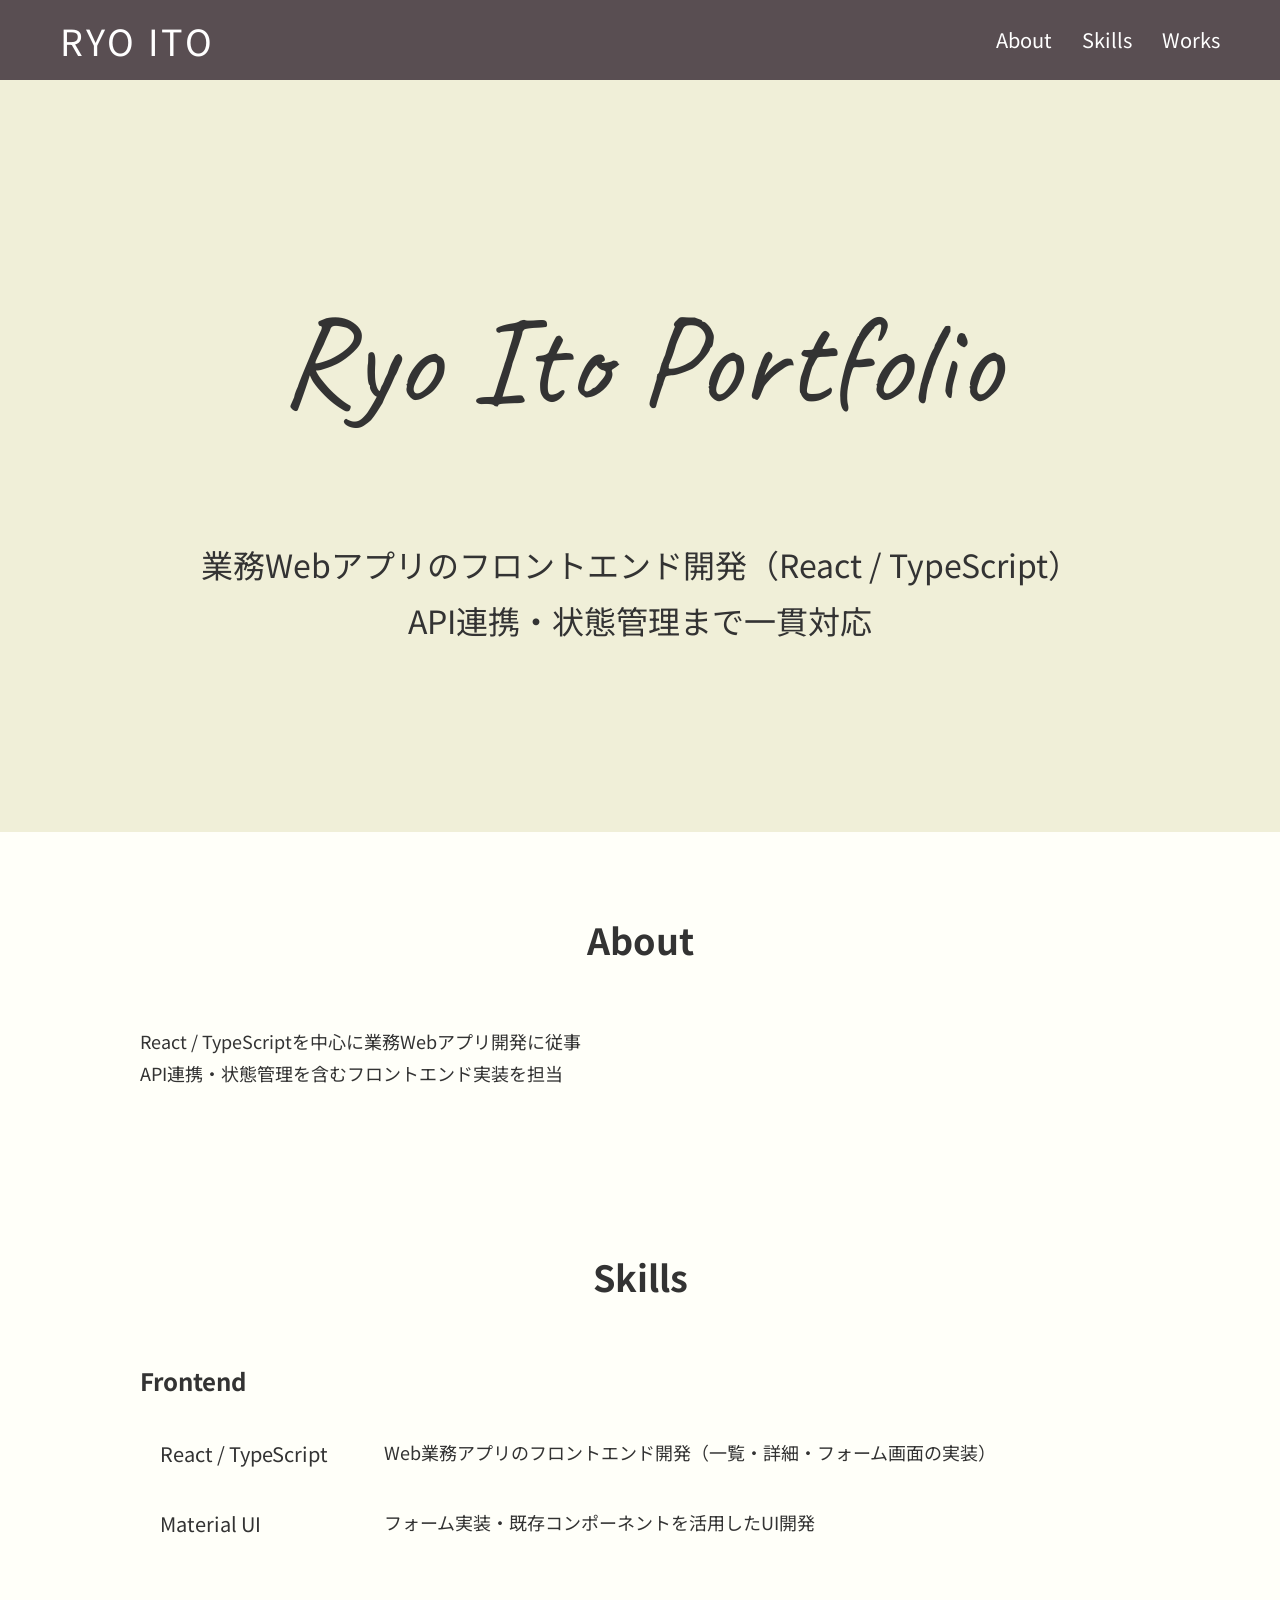
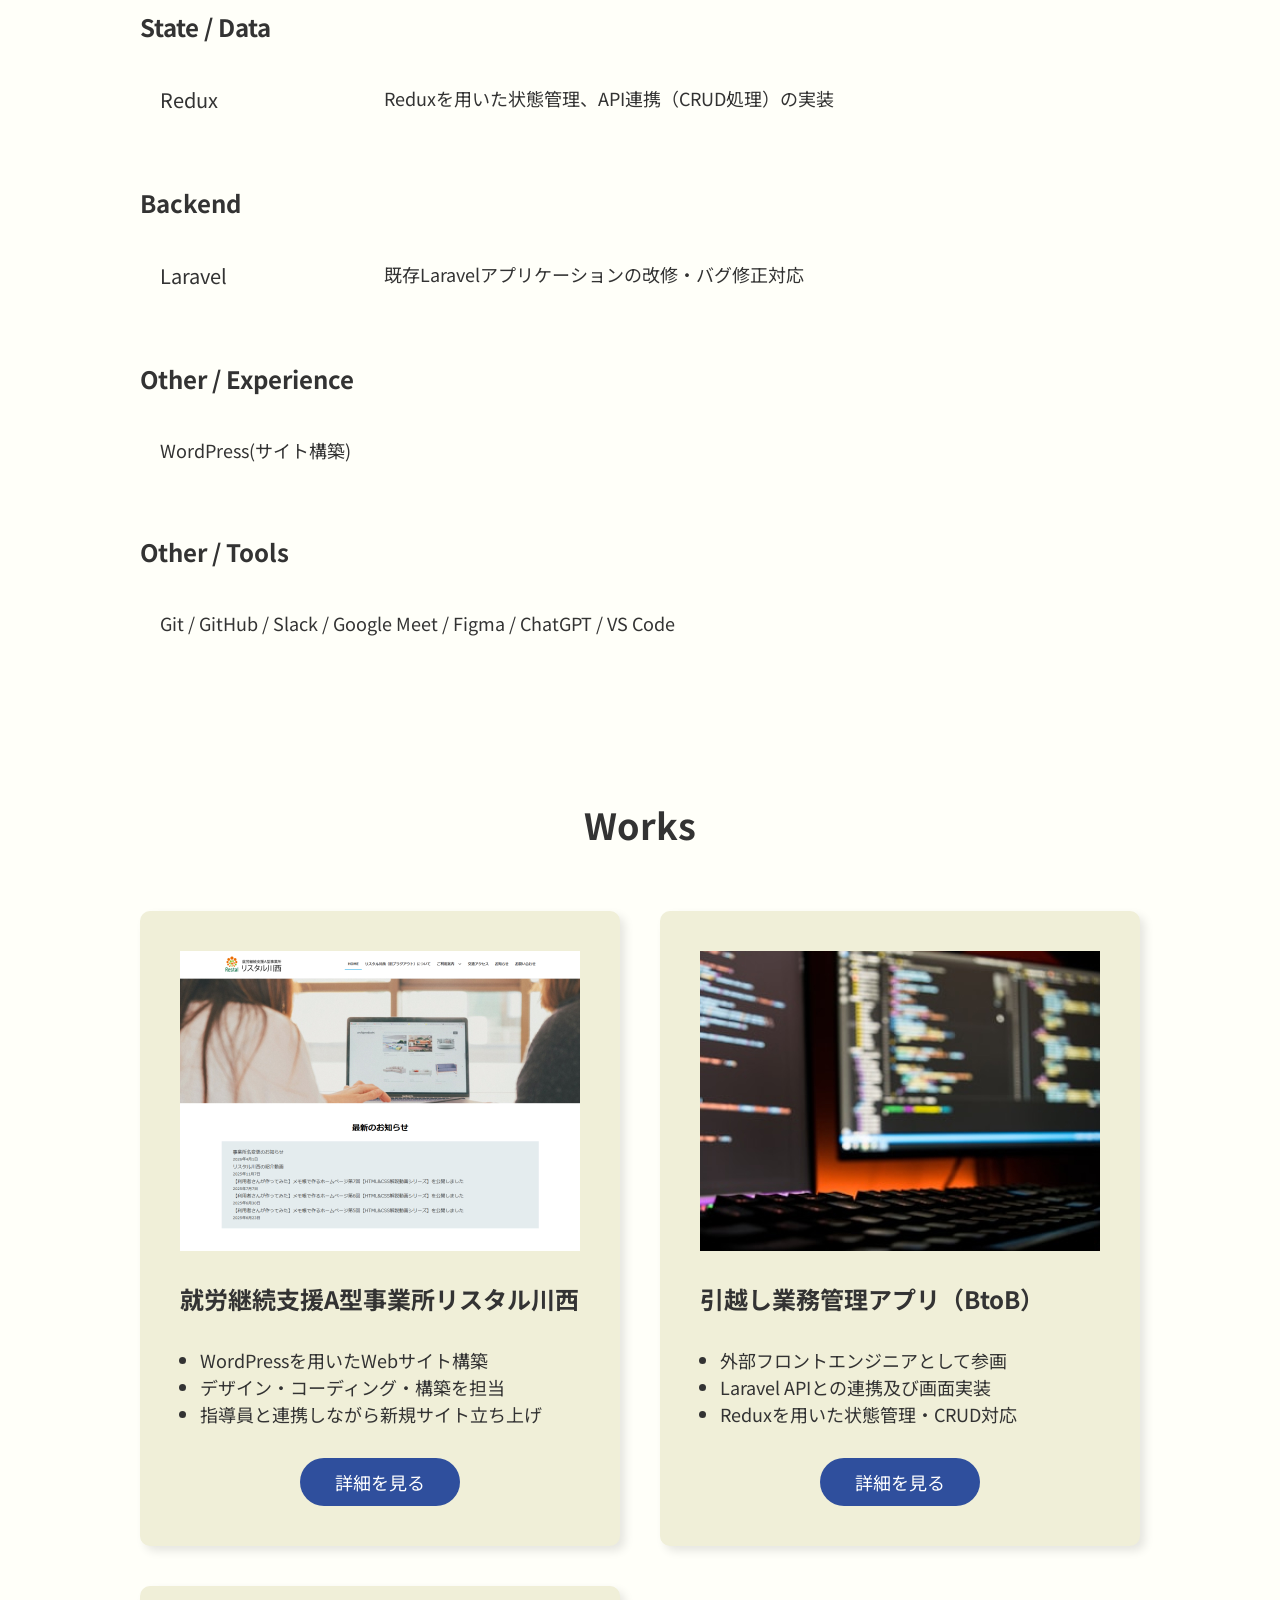
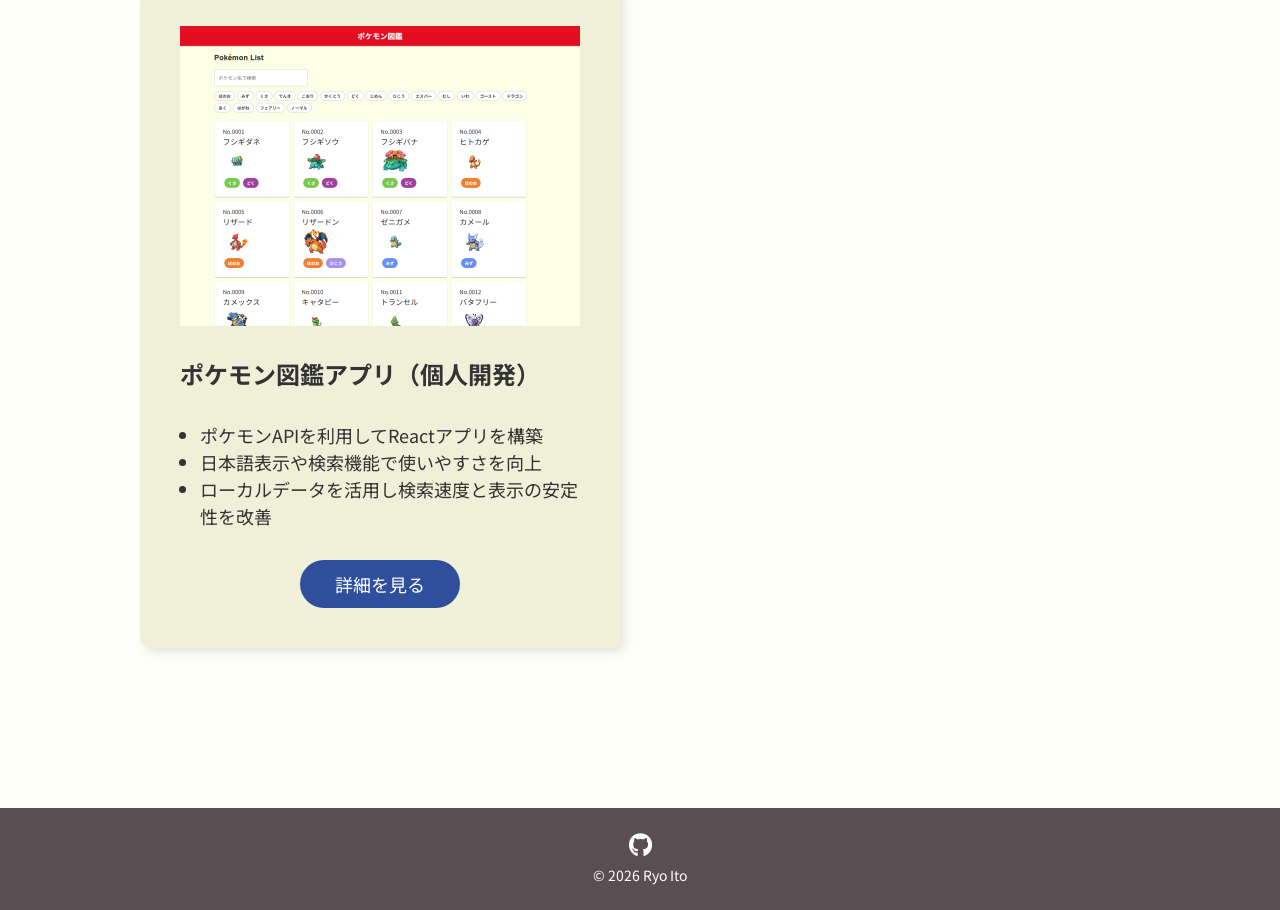
==== commit 05633153: "TOPのポケモン図鑑の説明を追加修正" ====
--- a/index.html
+++ b/index.html
@@ -5,6 +5,7 @@
   <meta name="viewport" content="width=device-width, initial-scale=1.0">
   <title>Ryo Ito Portfolio</title>
   <meta name="description" content="フロントエンドエンジニアRyo Ito のポートフォリオサイトです。">
+  <link rel="icon" href="/favicon.png" type="image/png">
   <!-- Google Fonts -->
   <link rel="preconnect" href="https://fonts.googleapis.com">
   <link rel="preconnect" href="https://fonts.gstatic.com" crossorigin>
@@ -122,9 +123,9 @@
             <img src="images/poke-index.jpg" alt="" class="work-card__image">
             <h4 class="work-card__title">ポケモン図鑑アプリ（個人開発）</h4>
             <ul class="work-card__list">
-              <li class="work-card__item">外部フロントエンジニアとして参画</li>
-              <li class="work-card__item">Laravel APIとの連携及び画面実装</li>
-              <li class="work-card__item">Reduxを用いた状態管理・CRUD対応</li>
+              <li class="work-card__item">ポケモンAPIを利用してReactアプリを構築</li>
+              <li class="work-card__item">日本語表示や検索機能で使いやすさを向上</li>
+              <li class="work-card__item">ローカルデータを活用し検索速度と表示の安定性を改善</li>
             </ul>
             <a href="works/poke-index.html" class="work-card__button">詳細を見る</a>
           </article>
--- a/css/style.css
+++ b/css/style.css
@@ -138,6 +138,8 @@
 
 .header__title {
   font-size: 36px;
+  text-transform: uppercase;
+  letter-spacing: 0.08em;
 }
 
 .header__hamburger {
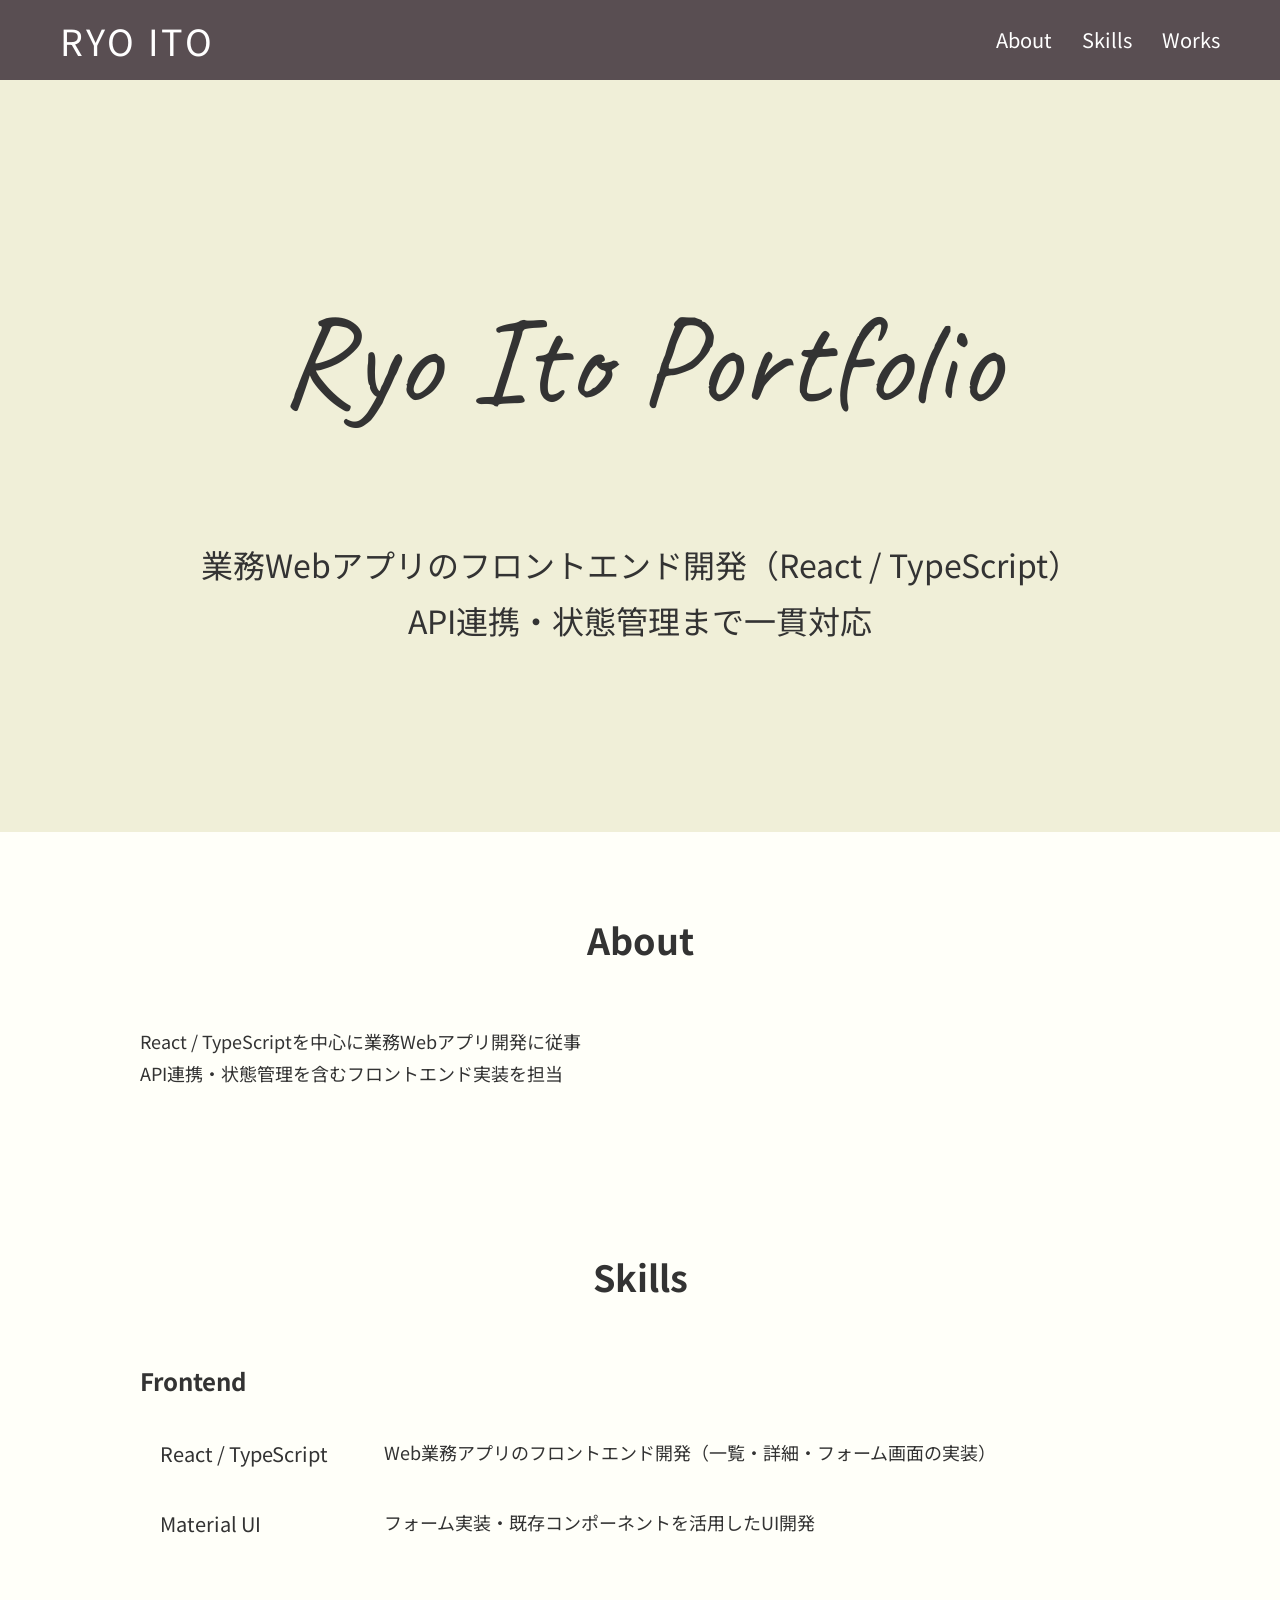
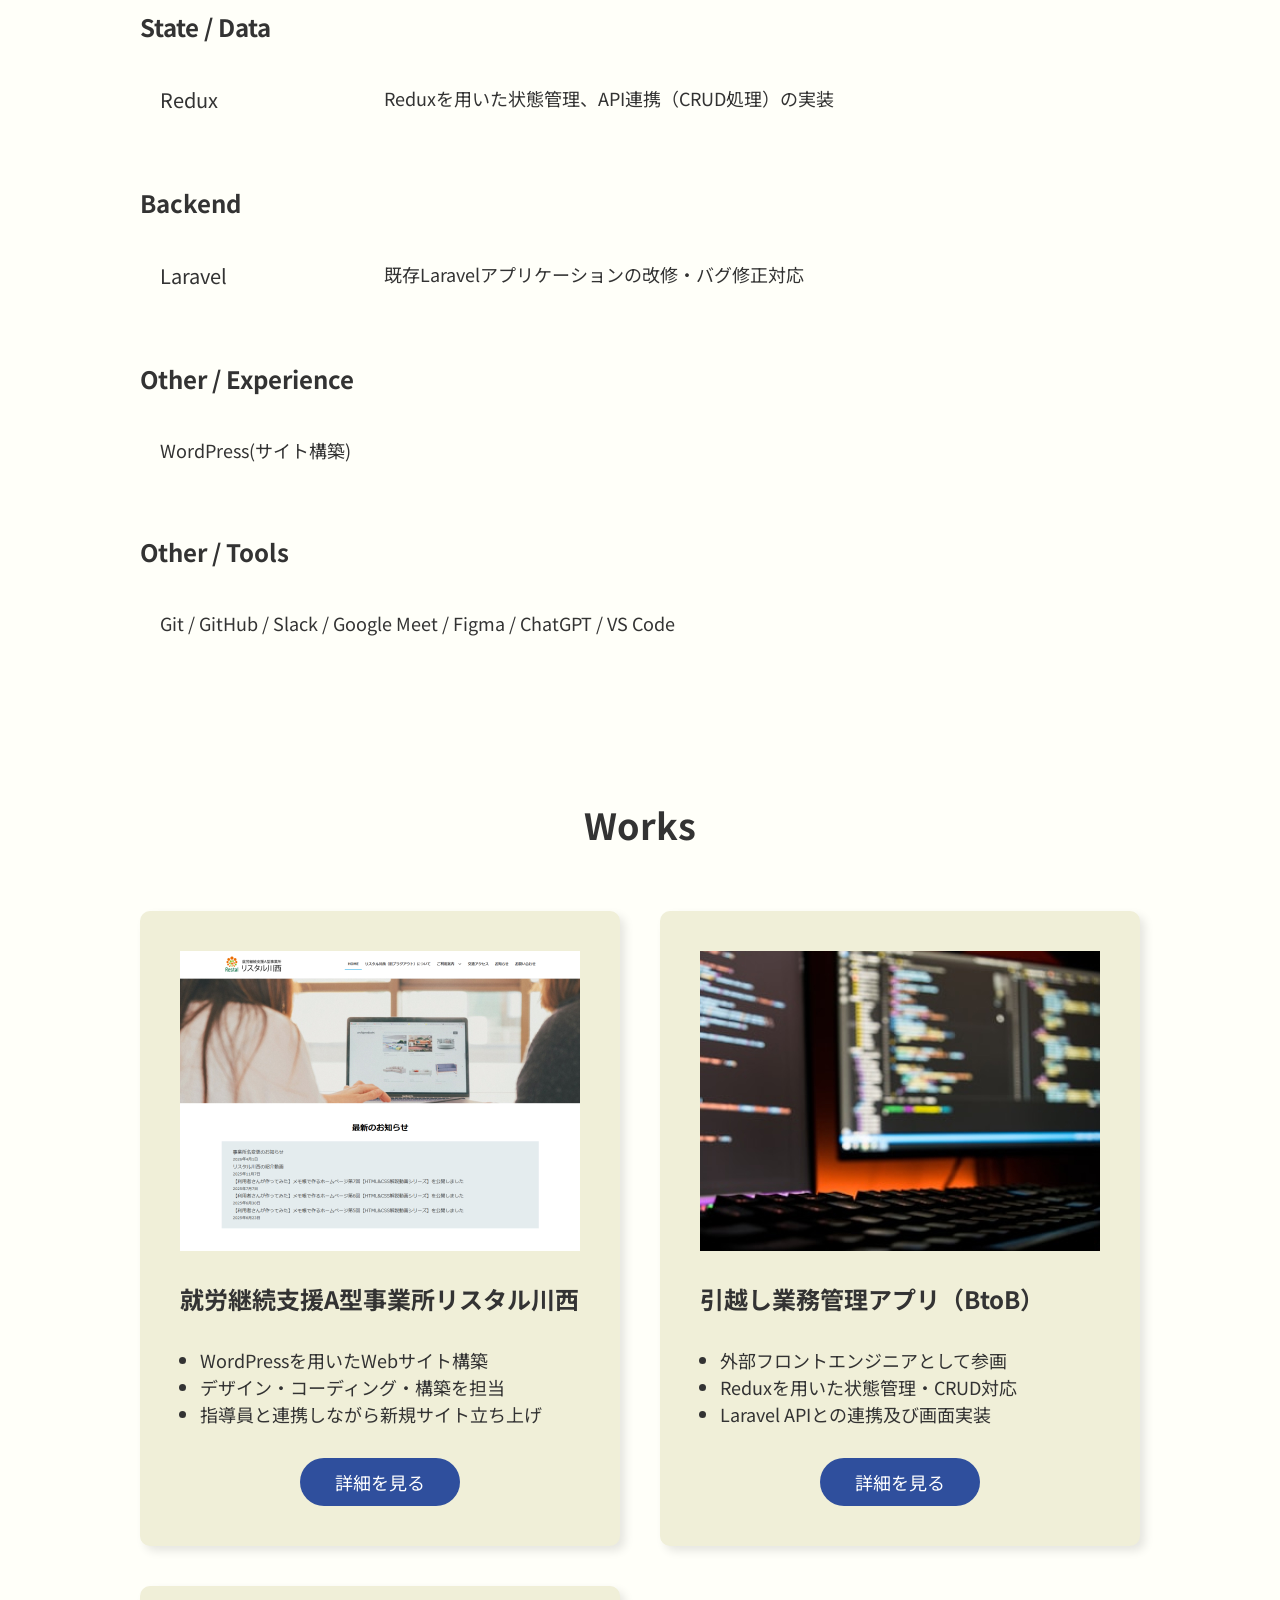
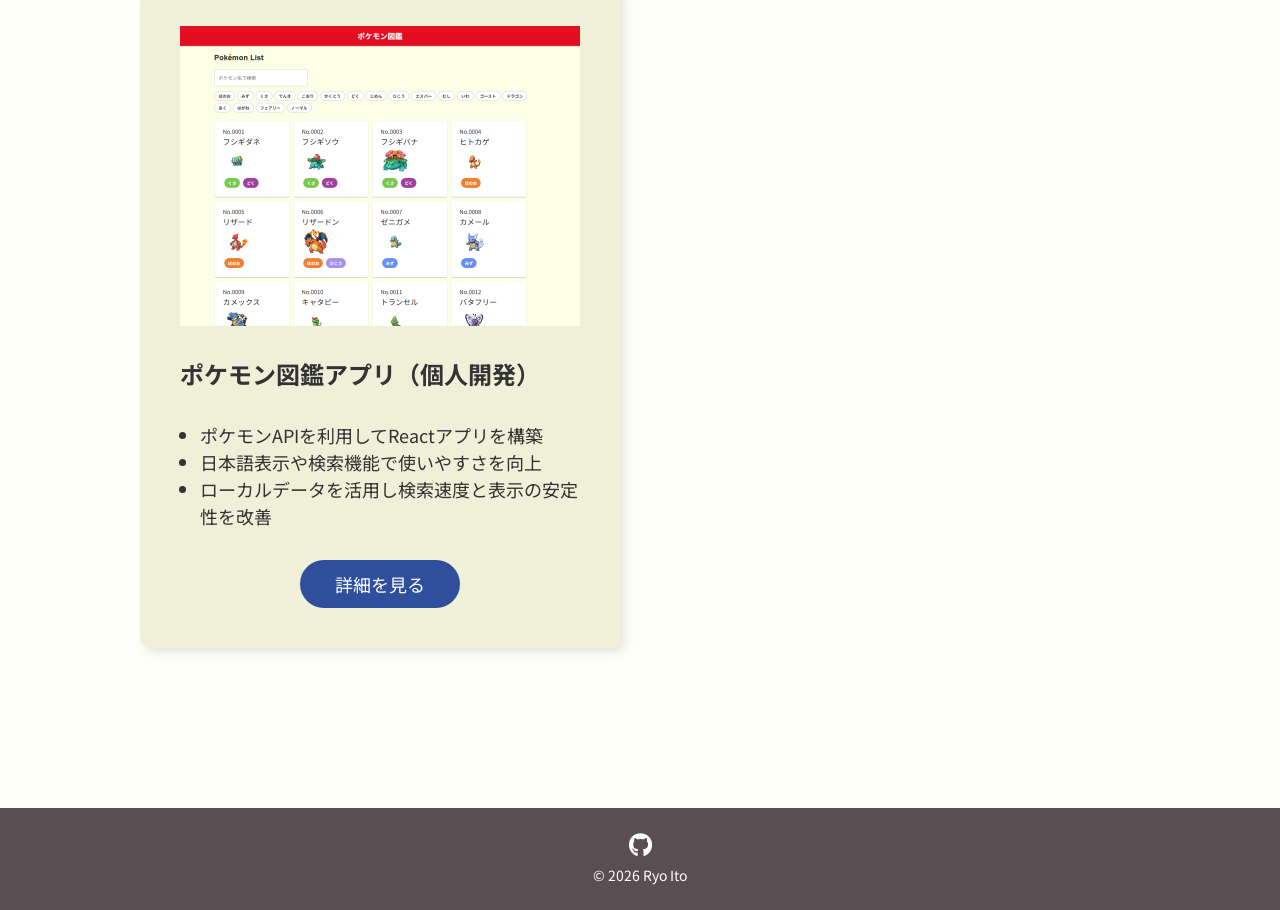
==== commit 9b09e971: "担当範囲の順番修正" ====
--- a/index.html
+++ b/index.html
@@ -114,8 +114,8 @@
             <h4 class="work-card__title">引越し業務管理アプリ（BtoB）</h4>
             <ul class="work-card__list">
               <li class="work-card__item">外部フロントエンジニアとして参画</li>
+              <li class="work-card__item">Reduxを用いた状態管理・CRUD対応</li>
               <li class="work-card__item">Laravel APIとの連携及び画面実装</li>
-              <li class="work-card__item">Reduxを用いた状態管理・CRUD対応</li>
             </ul>
             <a href="works/moving-management-system.html" class="work-card__button">詳細を見る</a>
           </article>
